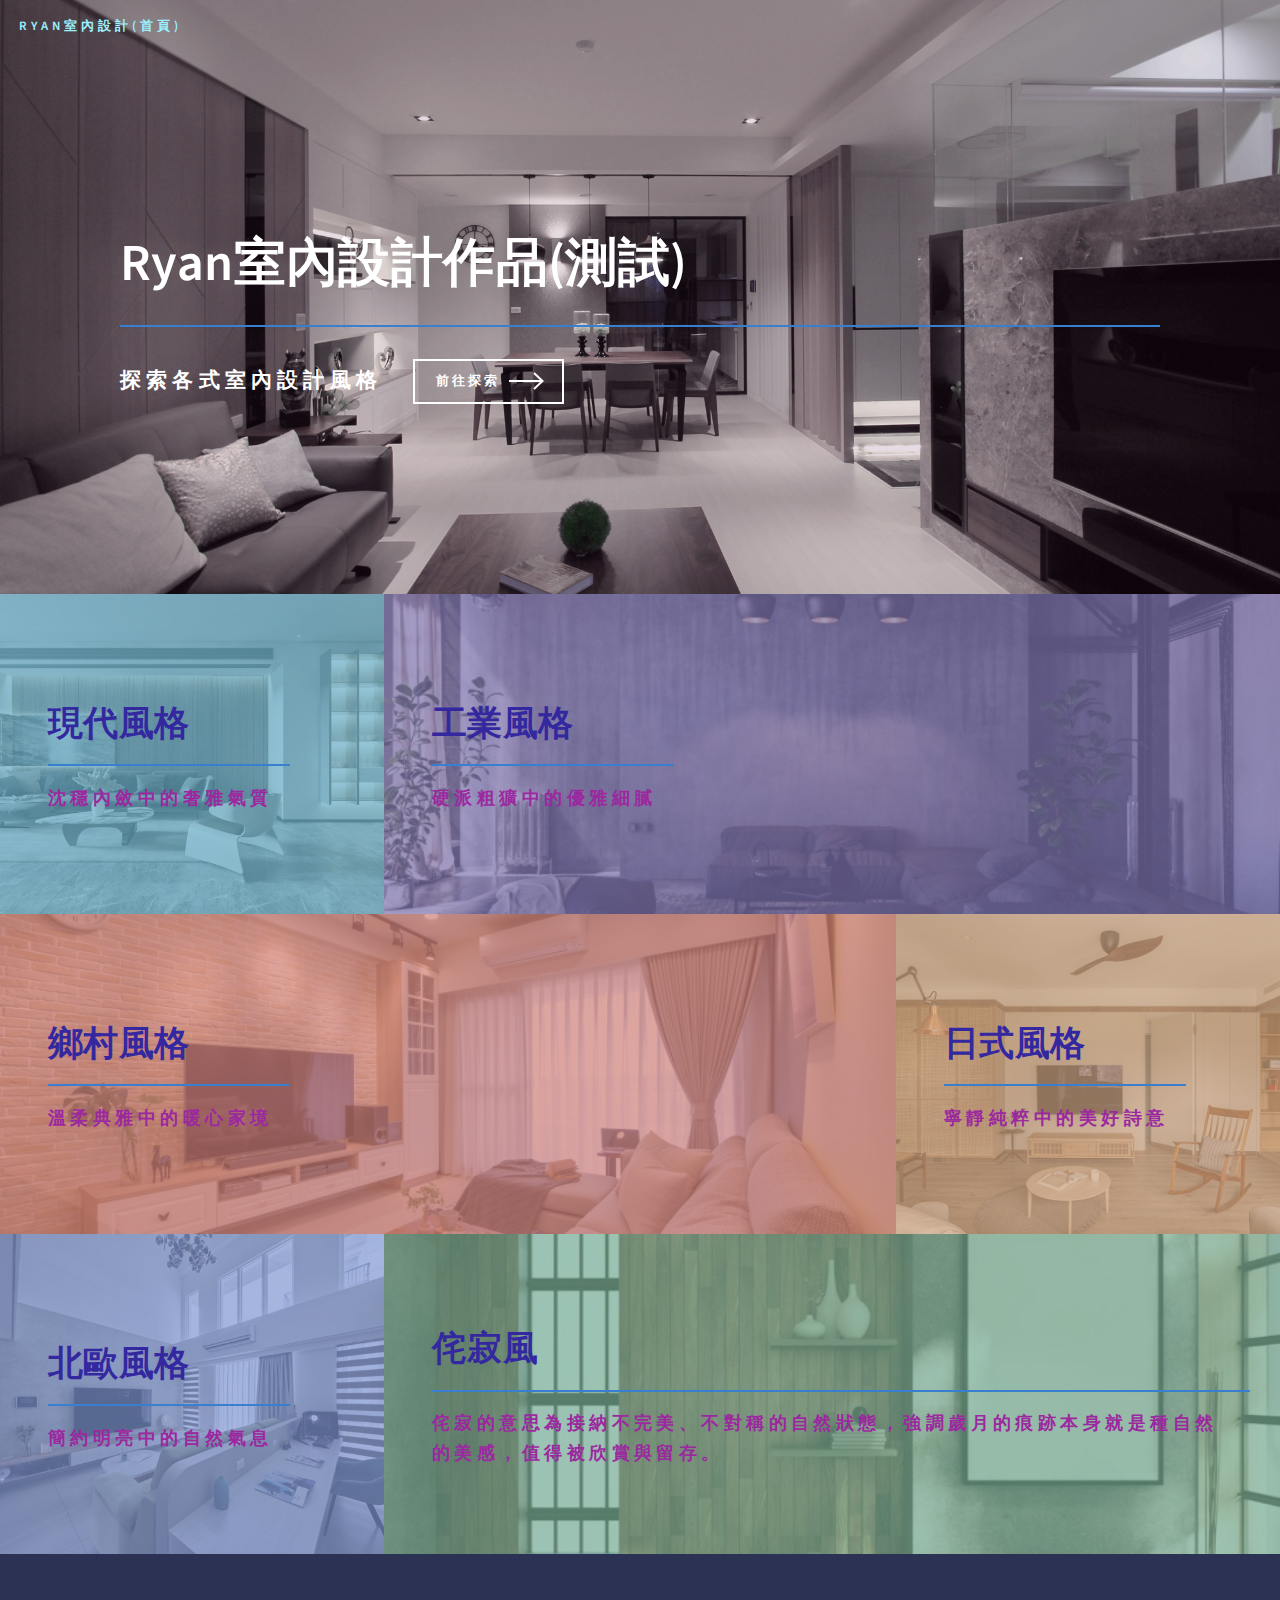
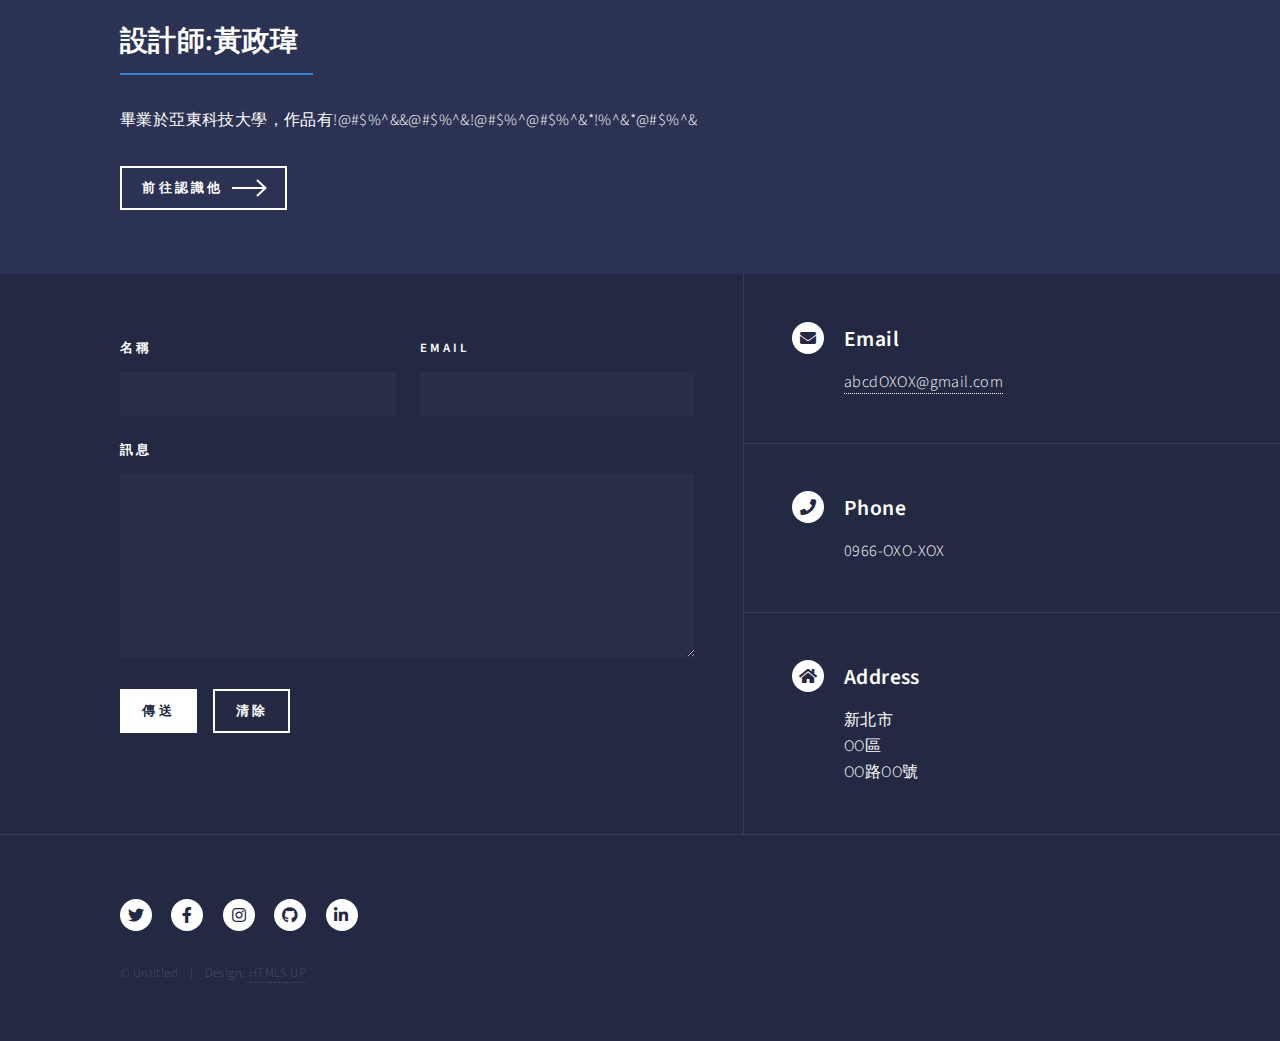
==== index.html @ 63c6b1b5 "0619-3" ====
<!DOCTYPE HTML>
<!--
	Forty by HTML5 UP
	html5up.net | @ajlkn
	Free for personal and commercial use under the CCA 3.0 license (html5up.net/license)
-->
<html>
	<head>
		<title>黃政瑋的作品導覽網站</title>
		<meta charset="utf-8" />
		<meta name="viewport" content="width=device-width, initial-scale=1, user-scalable=no" />
		<link rel="stylesheet" href="assets/css/main.css" />
		<noscript><link rel="stylesheet" href="assets/css/noscript.css" /></noscript>
	</head>
	<body class="is-preload">

		<!-- Wrapper -->
			<div id="wrapper">

				<!-- Header -->
					<header id="header" class="alt">
						<a href="index.html" class="logo">Ryan室內設計(首頁)</a>
						<nav>
							
						</nav>
					</header>

				<!-- Menu -->
					<nav id="menu">
						<ul class="links">
							<li><a href="index.html">Home</a></li>
							<li><a href="landing.html">Landing</a></li>
							<li><a href="generic.html">Generic</a></li>
							<li><a href="elements.html">Elements</a></li>
						</ul>
						<ul class="actions stacked">
							<li><a href="#" class="button primary fit">Get Started</a></li>
							<li><a href="#" class="button fit">Log In</a></li>
						</ul>
					</nav>

				<!-- Banner -->
					<section id="banner" class="major">
						<div class="inner">
							<header class="major">
								<h1>Ryan室內設計作品(測試)</h1>
							</header>
							<div class="content">
								<p>探索各式室內設計風格<br />
								</p>
								<ul class="actions">
									<li><a href="#one" class="button next scrolly">前往探索</a></li>
								</ul>
							</div>
						</div>
					</section>

				<!-- Main -->
					<div id="main">

						<!-- One -->
							<section id="one" class="tiles">
								<article>
									<span class="image">
										<img src="images/1.jpg" alt="" />
									</span>
									<header class="major">
										<h3><a href="現代.html" class="link">現代風格</a></h3>
										<p>沈穩內斂中的奢雅氣質</p>
									</header>
								</article>
								<article>
									<span class="image">
										<img src="images/2.jpg" alt="" />
									</span>
									<header class="major">
										<h3><a href="工業.html" class="link">工業風格</a></h3>
										<p>硬派粗獷中的優雅細膩</p>
									</header>
								</article>
								<article>
									<span class="image">
										<img src="images/3.jpg" alt="" />
									</span>
									<header class="major">
										<h3><a href="鄉村.html" class="link">鄉村風格</a></h3>
										<p>溫柔典雅中的暖心家境</p>
									</header>
								</article>
								<article>
									<span class="image">
										<img src="images/4.jpg" alt="" />
									</span>
									<header class="major">
										<h3><a href="日式.html" class="link">日式風格</a></h3>
										<p>寧靜純粹中的美好詩意</p>
									</header>
								</article>
								<article>
									<span class="image">
										<img src="images/5.jpg" alt="" />
									</span>
									<header class="major">
										<h3><a href="北歐.html" class="link">北歐風格</a></h3>
										<p>簡約明亮中的自然氣息</p>
									</header>
								</article>
								<article>
									<span class="image">
										<img src="images/6.jpg" alt="" />
									</span>
									<header class="major">
										<h3><a href="仛寂.html" class="link">侘寂風</a></h3>
										<p>侘寂的意思為接納不完美、不對稱的自然狀態，強調歲月的痕跡本身就是種自然的美感，值得被欣賞與留存。</p>
									</header>
								</article>
							</section>

						<!-- Two -->
							<section id="two">
								<div class="inner">
									<header class="major">
										<h2>設計師:黃政瑋</h2>
									</header>
									<p>畢業於亞東科技大學，作品有!@#$%^&&@#$%^&!@#$%^@#$%^&*!%^&*@#$%^&</p>
									<ul class="actions">
										<li><a href="landing.html" class="button next">前往認識他</a></li>
									</ul>
								</div>
							</section>

					</div>

				<!-- Contact -->
					<section id="contact">
						<div class="inner">
							<section>
								<!-- 這一行需要加上onsubmit="return mailto()" -->
								<form method="post" action="#"  onsubmit="return mailto()">
									<div class="fields">
										<div class="field half">
											<label for="name">名稱</label>
											<input type="text" name="name" id="name" />
										</div>
										<div class="field half">
											<label for="email">Email</label>
											<input type="text" name="email" id="email" />
										</div>
										<div class="field">
											<label for="message">訊息</label>
											<textarea name="message" id="message" rows="6"></textarea>
										</div>
									</div>
							
									<ul class="actions">
										<li><input type="submit" value="傳送" class="primary" /></li></a>
										<li><input type="reset" value="清除" /></li>
									</ul>
							
									<!-- 呼叫email程式的語法:start -->
									<script>
										function mailto() {
											name = document.getElementsByName('name')[0].value; // 把使用者輸入的名稱拿出來用
											email = document.getElementsByName('email')[0].value; // 把使用者輸入的email拿出來用
											message = document.getElementsByName('message')[0].value.replaceAll('\n', '%0D%0A'); // 把使用者輸入的內容拿出來用
											window.location.href = "mailto:xxxxxxxxxx@gmail.com?subject=我沒有問題&body=您好, 我是" + name + ":%0D%0A" + message;
											return false;
										}
									</script>
									<!-- 呼叫email程式的語法:end -->
								</form>
							</section>
							<section class="split">
								<section>
									<div class="contact-method">
										<span class="icon solid alt fa-envelope"></span>
										<h3>Email</h3>
										<a href="#">abcdOXOX@gmail.com</a>
									</div>
								</section>
								<section>
									<div class="contact-method">
										<span class="icon solid alt fa-phone"></span>
										<h3>Phone</h3>
										<span>0966-OXO-XOX</span>
									</div>
								</section>
								<section>
									<div class="contact-method">
										<span class="icon solid alt fa-home"></span>
										<h3>Address</h3>
										<span>新北市<br />
										OO區<br />
										OO路OO號</span>
									</div>
								</section>
							</section>
						</div>
					</section>

				<!-- Footer -->
					<footer id="footer">
						<div class="inner">
							<ul class="icons">
								<li><a href="#" class="icon brands alt fa-twitter"><span class="label">Twitter</span></a></li>
								<li><a href="#" class="icon brands alt fa-facebook-f"><span class="label">Facebook</span></a></li>
								<li><a href="#" class="icon brands alt fa-instagram"><span class="label">Instagram</span></a></li>
								<li><a href="#" class="icon brands alt fa-github"><span class="label">GitHub</span></a></li>
								<li><a href="#" class="icon brands alt fa-linkedin-in"><span class="label">LinkedIn</span></a></li>
							</ul>
							<ul class="copyright">
								<li>&copy; Untitled</li><li>Design: <a href="https://html5up.net">HTML5 UP</a></li>
							</ul>
						</div>
					</footer>

			</div>

		<!-- Scripts -->
			<script src="assets/js/jquery.min.js"></script>
			<script src="assets/js/jquery.scrolly.min.js"></script>
			<script src="assets/js/jquery.scrollex.min.js"></script>
			<script src="assets/js/browser.min.js"></script>
			<script src="assets/js/breakpoints.min.js"></script>
			<script src="assets/js/util.js"></script>
			<script src="assets/js/main.js"></script>

	</body>
</html>
---- assets/css/main.css ----
@import url(fontawesome-all.min.css);
@import url("https://fonts.googleapis.com/css?family=Source+Sans+Pro:300,300italic,600,600italic");

/*
	Forty by HTML5 UP
	html5up.net | @ajlkn
	Free for personal and commercial use under the CCA 3.0 license (html5up.net/license)
*/

html, body, div, span, applet, object,
iframe, h1, h2, h3, h4, h5, h6, p, blockquote,
pre, a, abbr, acronym, address, big, cite,
code, del, dfn, em, img, ins, kbd, q, s, samp,
small, strike, strong, sub, sup, tt, var, b,
u, i, center, dl, dt, dd, ol, ul, li, fieldset,
form, label, legend, table, caption, tbody,
tfoot, thead, tr, th, td, article, aside,
canvas, details, embed, figure, figcaption,
footer, header, hgroup, menu, nav, output, ruby,
section, summary, time, mark, audio, video {
	margin: 0;
	padding: 0;
	border: 0;
	font-size: 100%;
	font: inherit;
	vertical-align: baseline;}

article, aside, details, figcaption, figure,
footer, header, hgroup, menu, nav, section {
	display: block;}

body {
	line-height: 1;
}

ol, ul {
	list-style: none;
}

blockquote, q {
	quotes: none;
}

	blockquote:before, blockquote:after, q:before, q:after {
		content: '';
		content: none;
	}

table {
	border-collapse: collapse;
	border-spacing: 0;
}

body {
	-webkit-text-size-adjust: none;
}

mark {
	background-color: transparent;
	color: inherit;
}

input::-moz-focus-inner {
	border: 0;
	padding: 0;
}

input, select, textarea {
	-moz-appearance: none;
	-webkit-appearance: none;
	-ms-appearance: none;
	appearance: none;
}

/* Basic */

	@-ms-viewport {
		width: device-width;
	}

	body {
		-ms-overflow-style: scrollbar;
	}

	@media screen and (max-width: 480px) {

		html, body {
			min-width: 320px;
		}

	}

	html {
		box-sizing: border-box;
	}

	*, *:before, *:after {
		box-sizing: inherit;
	}

	body {
		background: #242943;
	}

		body.is-preload *, body.is-preload *:before, body.is-preload *:after {
			-moz-animation: none !important;
			-webkit-animation: none !important;
			-ms-animation: none !important;
			animation: none !important;
			-moz-transition: none !important;
			-webkit-transition: none !important;
			-ms-transition: none !important;
			transition: none !important;
		}

/* Type */

	body, input, select, textarea {
		color: #ffffff;
		font-family: "Source Sans Pro", Helvetica, sans-serif;
		font-size: 17pt;
		font-weight: 300;
		letter-spacing: 0.025em;
		line-height: 1.65;
	}

		@media screen and (max-width: 1680px) {

			body, input, select, textarea {
				font-size: 14pt;
			}

		}

		@media screen and (max-width: 1280px) {

			body, input, select, textarea {
				font-size: 12pt;
			}

		}

		@media screen and (max-width: 360px) {

			body, input, select, textarea {
				font-size: 11pt;
			}

		}

	a {
		-moz-transition: color 0.2s ease-in-out, border-bottom-color 0.2s ease-in-out;
		-webkit-transition: color 0.2s ease-in-out, border-bottom-color 0.2s ease-in-out;
		-ms-transition: color 0.2s ease-in-out, border-bottom-color 0.2s ease-in-out;
		transition: color 0.2s ease-in-out, border-bottom-color 0.2s ease-in-out;
		border-bottom: dotted 1px;
		color: inherit;
		text-decoration: none;
	}

		a:hover {
			border-bottom-color: transparent;
			color: #9bf1ff !important;
		}

		a:active {
			color: #53e3fb !important;
		}

	strong, b {
		color: #ffffff;
		font-weight: 600;
	}

	em, i {
		font-style: italic;
	}

	p {
		margin: 0 0 2em 0;
	}

	h1, h2, h3, h4, h5, h6 {
		color: #ffffff;
		font-weight: 600;
		line-height: 1.65;
		margin: 0 0 1em 0;
	}

		h1 a, h2 a, h3 a, h4 a, h5 a, h6 a {
			color: inherit;
			border-bottom: 0;
		}

	h1 {
		font-size: 2.5em;
	}

	h2 {
		font-size: 1.75em;
	}

	h3 {
		font-size: 1.35em;
	}

	h4 {
		font-size: 1.1em;
	}

	h5 {
		font-size: 0.9em;
	}

	h6 {
		font-size: 0.7em;
	}

	@media screen and (max-width: 736px) {

		h1 {
			font-size: 2em;
		}

		h2 {
			font-size: 1.5em;
		}

		h3 {
			font-size: 1.25em;
		}

	}

	sub {
		font-size: 0.8em;
		position: relative;
		top: 0.5em;
	}

	sup {
		font-size: 0.8em;
		position: relative;
		top: -0.5em;
	}

	blockquote {
		border-left: solid 4px rgba(212, 212, 255, 0.1);
		font-style: italic;
		margin: 0 0 2em 0;
		padding: 0.5em 0 0.5em 2em;
	}

	code {
		background: rgba(212, 212, 255, 0.035);
		font-family: "Courier New", monospace;
		font-size: 0.9em;
		margin: 0 0.25em;
		padding: 0.25em 0.65em;
	}

	pre {
		-webkit-overflow-scrolling: touch;
		font-family: "Courier New", monospace;
		font-size: 0.9em;
		margin: 0 0 2em 0;
	}

		pre code {
			display: block;
			line-height: 1.75;
			padding: 1em 1.5em;
			overflow-x: auto;
		}

	hr {
		border: 0;
		border-bottom: solid 1px rgba(212, 212, 255, 0.1);
		margin: 2em 0;
	}

		hr.major {
			margin: 3em 0;
		}

	.align-left {
		text-align: left;
	}

	.align-center {
		text-align: center;
	}

	.align-right {
		text-align: right;
	}

/* Row */

	.row {
		display: flex;
		flex-wrap: wrap;
		box-sizing: border-box;
		align-items: stretch;
	}

		.row > * {
			box-sizing: border-box;
		}

		.row.gtr-uniform > * > :last-child {
			margin-bottom: 0;
		}

		.row.aln-left {
			justify-content: flex-start;
		}

		.row.aln-center {
			justify-content: center;
		}

		.row.aln-right {
			justify-content: flex-end;
		}

		.row.aln-top {
			align-items: flex-start;
		}

		.row.aln-middle {
			align-items: center;
		}

		.row.aln-bottom {
			align-items: flex-end;
		}

		.row > .imp {
			order: -1;
		}

		.row > .col-1 {
			width: 8.33333%;
		}

		.row > .off-1 {
			margin-left: 8.33333%;
		}

		.row > .col-2 {
			width: 16.66667%;
		}

		.row > .off-2 {
			margin-left: 16.66667%;
		}

		.row > .col-3 {
			width: 25%;
		}

		.row > .off-3 {
			margin-left: 25%;
		}

		.row > .col-4 {
			width: 33.33333%;
		}

		.row > .off-4 {
			margin-left: 33.33333%;
		}

		.row > .col-5 {
			width: 41.66667%;
		}

		.row > .off-5 {
			margin-left: 41.66667%;
		}

		.row > .col-6 {
			width: 50%;
		}

		.row > .off-6 {
			margin-left: 50%;
		}

		.row > .col-7 {
			width: 58.33333%;
		}

		.row > .off-7 {
			margin-left: 58.33333%;
		}

		.row > .col-8 {
			width: 66.66667%;
		}

		.row > .off-8 {
			margin-left: 66.66667%;
		}

		.row > .col-9 {
			width: 75%;
		}

		.row > .off-9 {
			margin-left: 75%;
		}

		.row > .col-10 {
			width: 83.33333%;
		}

		.row > .off-10 {
			margin-left: 83.33333%;
		}

		.row > .col-11 {
			width: 91.66667%;
		}

		.row > .off-11 {
			margin-left: 91.66667%;
		}

		.row > .col-12 {
			width: 100%;
		}

		.row > .off-12 {
			margin-left: 100%;
		}

		.row.gtr-0 {
			margin-top: 0;
			margin-left: 0em;
		}

			.row.gtr-0 > * {
				padding: 0 0 0 0em;
			}

			.row.gtr-0.gtr-uniform {
				margin-top: 0em;
			}

				.row.gtr-0.gtr-uniform > * {
					padding-top: 0em;
				}

		.row.gtr-25 {
			margin-top: 0;
			margin-left: -0.5em;
		}

			.row.gtr-25 > * {
				padding: 0 0 0 0.5em;
			}

			.row.gtr-25.gtr-uniform {
				margin-top: -0.5em;
			}

				.row.gtr-25.gtr-uniform > * {
					padding-top: 0.5em;
				}

		.row.gtr-50 {
			margin-top: 0;
			margin-left: -1em;
		}

			.row.gtr-50 > * {
				padding: 0 0 0 1em;
			}

			.row.gtr-50.gtr-uniform {
				margin-top: -1em;
			}

				.row.gtr-50.gtr-uniform > * {
					padding-top: 1em;
				}

		.row {
			margin-top: 0;
			margin-left: -2em;
		}

			.row > * {
				padding: 0 0 0 2em;
			}

			.row.gtr-uniform {
				margin-top: -2em;
			}

				.row.gtr-uniform > * {
					padding-top: 2em;
				}

		.row.gtr-150 {
			margin-top: 0;
			margin-left: -3em;
		}

			.row.gtr-150 > * {
				padding: 0 0 0 3em;
			}

			.row.gtr-150.gtr-uniform {
				margin-top: -3em;
			}

				.row.gtr-150.gtr-uniform > * {
					padding-top: 3em;
				}

		.row.gtr-200 {
			margin-top: 0;
			margin-left: -4em;
		}

			.row.gtr-200 > * {
				padding: 0 0 0 4em;
			}

			.row.gtr-200.gtr-uniform {
				margin-top: -4em;
			}

				.row.gtr-200.gtr-uniform > * {
					padding-top: 4em;
				}

		@media screen and (max-width: 1680px) {

			.row {
				display: flex;
				flex-wrap: wrap;
				box-sizing: border-box;
				align-items: stretch;
			}

				.row > * {
					box-sizing: border-box;
				}

				.row.gtr-uniform > * > :last-child {
					margin-bottom: 0;
				}

				.row.aln-left {
					justify-content: flex-start;
				}

				.row.aln-center {
					justify-content: center;
				}

				.row.aln-right {
					justify-content: flex-end;
				}

				.row.aln-top {
					align-items: flex-start;
				}

				.row.aln-middle {
					align-items: center;
				}

				.row.aln-bottom {
					align-items: flex-end;
				}

				.row > .imp-xlarge {
					order: -1;
				}

				.row > .col-1-xlarge {
					width: 8.33333%;
				}

				.row > .off-1-xlarge {
					margin-left: 8.33333%;
				}

				.row > .col-2-xlarge {
					width: 16.66667%;
				}

				.row > .off-2-xlarge {
					margin-left: 16.66667%;
				}

				.row > .col-3-xlarge {
					width: 25%;
				}

				.row > .off-3-xlarge {
					margin-left: 25%;
				}

				.row > .col-4-xlarge {
					width: 33.33333%;
				}

				.row > .off-4-xlarge {
					margin-left: 33.33333%;
				}

				.row > .col-5-xlarge {
					width: 41.66667%;
				}

				.row > .off-5-xlarge {
					margin-left: 41.66667%;
				}

				.row > .col-6-xlarge {
					width: 50%;
				}

				.row > .off-6-xlarge {
					margin-left: 50%;
				}

				.row > .col-7-xlarge {
					width: 58.33333%;
				}

				.row > .off-7-xlarge {
					margin-left: 58.33333%;
				}

				.row > .col-8-xlarge {
					width: 66.66667%;
				}

				.row > .off-8-xlarge {
					margin-left: 66.66667%;
				}

				.row > .col-9-xlarge {
					width: 75%;
				}

				.row > .off-9-xlarge {
					margin-left: 75%;
				}

				.row > .col-10-xlarge {
					width: 83.33333%;
				}

				.row > .off-10-xlarge {
					margin-left: 83.33333%;
				}

				.row > .col-11-xlarge {
					width: 91.66667%;
				}

				.row > .off-11-xlarge {
					margin-left: 91.66667%;
				}

				.row > .col-12-xlarge {
					width: 100%;
				}

				.row > .off-12-xlarge {
					margin-left: 100%;
				}

				.row.gtr-0 {
					margin-top: 0;
					margin-left: 0em;
				}

					.row.gtr-0 > * {
						padding: 0 0 0 0em;
					}

					.row.gtr-0.gtr-uniform {
						margin-top: 0em;
					}

						.row.gtr-0.gtr-uniform > * {
							padding-top: 0em;
						}

				.row.gtr-25 {
					margin-top: 0;
					margin-left: -0.5em;
				}

					.row.gtr-25 > * {
						padding: 0 0 0 0.5em;
					}

					.row.gtr-25.gtr-uniform {
						margin-top: -0.5em;
					}

						.row.gtr-25.gtr-uniform > * {
							padding-top: 0.5em;
						}

				.row.gtr-50 {
					margin-top: 0;
					margin-left: -1em;
				}

					.row.gtr-50 > * {
						padding: 0 0 0 1em;
					}

					.row.gtr-50.gtr-uniform {
						margin-top: -1em;
					}

						.row.gtr-50.gtr-uniform > * {
							padding-top: 1em;
						}

				.row {
					margin-top: 0;
					margin-left: -2em;
				}

					.row > * {
						padding: 0 0 0 2em;
					}

					.row.gtr-uniform {
						margin-top: -2em;
					}

						.row.gtr-uniform > * {
							padding-top: 2em;
						}

				.row.gtr-150 {
					margin-top: 0;
					margin-left: -3em;
				}

					.row.gtr-150 > * {
						padding: 0 0 0 3em;
					}

					.row.gtr-150.gtr-uniform {
						margin-top: -3em;
					}

						.row.gtr-150.gtr-uniform > * {
							padding-top: 3em;
						}

				.row.gtr-200 {
					margin-top: 0;
					margin-left: -4em;
				}

					.row.gtr-200 > * {
						padding: 0 0 0 4em;
					}

					.row.gtr-200.gtr-uniform {
						margin-top: -4em;
					}

						.row.gtr-200.gtr-uniform > * {
							padding-top: 4em;
						}

		}

		@media screen and (max-width: 1280px) {

			.row {
				display: flex;
				flex-wrap: wrap;
				box-sizing: border-box;
				align-items: stretch;
			}

				.row > * {
					box-sizing: border-box;
				}

				.row.gtr-uniform > * > :last-child {
					margin-bottom: 0;
				}

				.row.aln-left {
					justify-content: flex-start;
				}

				.row.aln-center {
					justify-content: center;
				}

				.row.aln-right {
					justify-content: flex-end;
				}

				.row.aln-top {
					align-items: flex-start;
				}

				.row.aln-middle {
					align-items: center;
				}

				.row.aln-bottom {
					align-items: flex-end;
				}

				.row > .imp-large {
					order: -1;
				}

				.row > .col-1-large {
					width: 8.33333%;
				}

				.row > .off-1-large {
					margin-left: 8.33333%;
				}

				.row > .col-2-large {
					width: 16.66667%;
				}

				.row > .off-2-large {
					margin-left: 16.66667%;
				}

				.row > .col-3-large {
					width: 25%;
				}

				.row > .off-3-large {
					margin-left: 25%;
				}

				.row > .col-4-large {
					width: 33.33333%;
				}

				.row > .off-4-large {
					margin-left: 33.33333%;
				}

				.row > .col-5-large {
					width: 41.66667%;
				}

				.row > .off-5-large {
					margin-left: 41.66667%;
				}

				.row > .col-6-large {
					width: 50%;
				}

				.row > .off-6-large {
					margin-left: 50%;
				}

				.row > .col-7-large {
					width: 58.33333%;
				}

				.row > .off-7-large {
					margin-left: 58.33333%;
				}

				.row > .col-8-large {
					width: 66.66667%;
				}

				.row > .off-8-large {
					margin-left: 66.66667%;
				}

				.row > .col-9-large {
					width: 75%;
				}

				.row > .off-9-large {
					margin-left: 75%;
				}

				.row > .col-10-large {
					width: 83.33333%;
				}

				.row > .off-10-large {
					margin-left: 83.33333%;
				}

				.row > .col-11-large {
					width: 91.66667%;
				}

				.row > .off-11-large {
					margin-left: 91.66667%;
				}

				.row > .col-12-large {
					width: 100%;
				}

				.row > .off-12-large {
					margin-left: 100%;
				}

				.row.gtr-0 {
					margin-top: 0;
					margin-left: 0em;
				}

					.row.gtr-0 > * {
						padding: 0 0 0 0em;
					}

					.row.gtr-0.gtr-uniform {
						margin-top: 0em;
					}

						.row.gtr-0.gtr-uniform > * {
							padding-top: 0em;
						}

				.row.gtr-25 {
					margin-top: 0;
					margin-left: -0.375em;
				}

					.row.gtr-25 > * {
						padding: 0 0 0 0.375em;
					}

					.row.gtr-25.gtr-uniform {
						margin-top: -0.375em;
					}

						.row.gtr-25.gtr-uniform > * {
							padding-top: 0.375em;
						}

				.row.gtr-50 {
					margin-top: 0;
					margin-left: -0.75em;
				}

					.row.gtr-50 > * {
						padding: 0 0 0 0.75em;
					}

					.row.gtr-50.gtr-uniform {
						margin-top: -0.75em;
					}

						.row.gtr-50.gtr-uniform > * {
							padding-top: 0.75em;
						}

				.row {
					margin-top: 0;
					margin-left: -1.5em;
				}

					.row > * {
						padding: 0 0 0 1.5em;
					}

					.row.gtr-uniform {
						margin-top: -1.5em;
					}

						.row.gtr-uniform > * {
							padding-top: 1.5em;
						}

				.row.gtr-150 {
					margin-top: 0;
					margin-left: -2.25em;
				}

					.row.gtr-150 > * {
						padding: 0 0 0 2.25em;
					}

					.row.gtr-150.gtr-uniform {
						margin-top: -2.25em;
					}

						.row.gtr-150.gtr-uniform > * {
							padding-top: 2.25em;
						}

				.row.gtr-200 {
					margin-top: 0;
					margin-left: -3em;
				}

					.row.gtr-200 > * {
						padding: 0 0 0 3em;
					}

					.row.gtr-200.gtr-uniform {
						margin-top: -3em;
					}

						.row.gtr-200.gtr-uniform > * {
							padding-top: 3em;
						}

		}

		@media screen and (max-width: 980px) {

			.row {
				display: flex;
				flex-wrap: wrap;
				box-sizing: border-box;
				align-items: stretch;
			}

				.row > * {
					box-sizing: border-box;
				}

				.row.gtr-uniform > * > :last-child {
					margin-bottom: 0;
				}

				.row.aln-left {
					justify-content: flex-start;
				}

				.row.aln-center {
					justify-content: center;
				}

				.row.aln-right {
					justify-content: flex-end;
				}

				.row.aln-top {
					align-items: flex-start;
				}

				.row.aln-middle {
					align-items: center;
				}

				.row.aln-bottom {
					align-items: flex-end;
				}

				.row > .imp-medium {
					order: -1;
				}

				.row > .col-1-medium {
					width: 8.33333%;
				}

				.row > .off-1-medium {
					margin-left: 8.33333%;
				}

				.row > .col-2-medium {
					width: 16.66667%;
				}

				.row > .off-2-medium {
					margin-left: 16.66667%;
				}

				.row > .col-3-medium {
					width: 25%;
				}

				.row > .off-3-medium {
					margin-left: 25%;
				}

				.row > .col-4-medium {
					width: 33.33333%;
				}

				.row > .off-4-medium {
					margin-left: 33.33333%;
				}

				.row > .col-5-medium {
					width: 41.66667%;
				}

				.row > .off-5-medium {
					margin-left: 41.66667%;
				}

				.row > .col-6-medium {
					width: 50%;
				}

				.row > .off-6-medium {
					margin-left: 50%;
				}

				.row > .col-7-medium {
					width: 58.33333%;
				}

				.row > .off-7-medium {
					margin-left: 58.33333%;
				}

				.row > .col-8-medium {
					width: 66.66667%;
				}

				.row > .off-8-medium {
					margin-left: 66.66667%;
				}

				.row > .col-9-medium {
					width: 75%;
				}

				.row > .off-9-medium {
					margin-left: 75%;
				}

				.row > .col-10-medium {
					width: 83.33333%;
				}

				.row > .off-10-medium {
					margin-left: 83.33333%;
				}

				.row > .col-11-medium {
					width: 91.66667%;
				}

				.row > .off-11-medium {
					margin-left: 91.66667%;
				}

				.row > .col-12-medium {
					width: 100%;
				}

				.row > .off-12-medium {
					margin-left: 100%;
				}

				.row.gtr-0 {
					margin-top: 0;
					margin-left: 0em;
				}

					.row.gtr-0 > * {
						padding: 0 0 0 0em;
					}

					.row.gtr-0.gtr-uniform {
						margin-top: 0em;
					}

						.row.gtr-0.gtr-uniform > * {
							padding-top: 0em;
						}

				.row.gtr-25 {
					margin-top: 0;
					margin-left: -0.375em;
				}

					.row.gtr-25 > * {
						padding: 0 0 0 0.375em;
					}

					.row.gtr-25.gtr-uniform {
						margin-top: -0.375em;
					}

						.row.gtr-25.gtr-uniform > * {
							padding-top: 0.375em;
						}

				.row.gtr-50 {
					margin-top: 0;
					margin-left: -0.75em;
				}

					.row.gtr-50 > * {
						padding: 0 0 0 0.75em;
					}

					.row.gtr-50.gtr-uniform {
						margin-top: -0.75em;
					}

						.row.gtr-50.gtr-uniform > * {
							padding-top: 0.75em;
						}

				.row {
					margin-top: 0;
					margin-left: -1.5em;
				}

					.row > * {
						padding: 0 0 0 1.5em;
					}

					.row.gtr-uniform {
						margin-top: -1.5em;
					}

						.row.gtr-uniform > * {
							padding-top: 1.5em;
						}

				.row.gtr-150 {
					margin-top: 0;
					margin-left: -2.25em;
				}

					.row.gtr-150 > * {
						padding: 0 0 0 2.25em;
					}

					.row.gtr-150.gtr-uniform {
						margin-top: -2.25em;
					}

						.row.gtr-150.gtr-uniform > * {
							padding-top: 2.25em;
						}

				.row.gtr-200 {
					margin-top: 0;
					margin-left: -3em;
				}

					.row.gtr-200 > * {
						padding: 0 0 0 3em;
					}

					.row.gtr-200.gtr-uniform {
						margin-top: -3em;
					}

						.row.gtr-200.gtr-uniform > * {
							padding-top: 3em;
						}

		}

		@media screen and (max-width: 736px) {

			.row {
				display: flex;
				flex-wrap: wrap;
				box-sizing: border-box;
				align-items: stretch;
			}

				.row > * {
					box-sizing: border-box;
				}

				.row.gtr-uniform > * > :last-child {
					margin-bottom: 0;
				}

				.row.aln-left {
					justify-content: flex-start;
				}

				.row.aln-center {
					justify-content: center;
				}

				.row.aln-right {
					justify-content: flex-end;
				}

				.row.aln-top {
					align-items: flex-start;
				}

				.row.aln-middle {
					align-items: center;
				}

				.row.aln-bottom {
					align-items: flex-end;
				}

				.row > .imp-small {
					order: -1;
				}

				.row > .col-1-small {
					width: 8.33333%;
				}

				.row > .off-1-small {
					margin-left: 8.33333%;
				}

				.row > .col-2-small {
					width: 16.66667%;
				}

				.row > .off-2-small {
					margin-left: 16.66667%;
				}

				.row > .col-3-small {
					width: 25%;
				}

				.row > .off-3-small {
					margin-left: 25%;
				}

				.row > .col-4-small {
					width: 33.33333%;
				}

				.row > .off-4-small {
					margin-left: 33.33333%;
				}

				.row > .col-5-small {
					width: 41.66667%;
				}

				.row > .off-5-small {
					margin-left: 41.66667%;
				}

				.row > .col-6-small {
					width: 50%;
				}

				.row > .off-6-small {
					margin-left: 50%;
				}

				.row > .col-7-small {
					width: 58.33333%;
				}

				.row > .off-7-small {
					margin-left: 58.33333%;
				}

				.row > .col-8-small {
					width: 66.66667%;
				}

				.row > .off-8-small {
					margin-left: 66.66667%;
				}

				.row > .col-9-small {
					width: 75%;
				}

				.row > .off-9-small {
					margin-left: 75%;
				}

				.row > .col-10-small {
					width: 83.33333%;
				}

				.row > .off-10-small {
					margin-left: 83.33333%;
				}

				.row > .col-11-small {
					width: 91.66667%;
				}

				.row > .off-11-small {
					margin-left: 91.66667%;
				}

				.row > .col-12-small {
					width: 100%;
				}

				.row > .off-12-small {
					margin-left: 100%;
				}

				.row.gtr-0 {
					margin-top: 0;
					margin-left: 0em;
				}

					.row.gtr-0 > * {
						padding: 0 0 0 0em;
					}

					.row.gtr-0.gtr-uniform {
						margin-top: 0em;
					}

						.row.gtr-0.gtr-uniform > * {
							padding-top: 0em;
						}

				.row.gtr-25 {
					margin-top: 0;
					margin-left: -0.3125em;
				}

					.row.gtr-25 > * {
						padding: 0 0 0 0.3125em;
					}

					.row.gtr-25.gtr-uniform {
						margin-top: -0.3125em;
					}

						.row.gtr-25.gtr-uniform > * {
							padding-top: 0.3125em;
						}

				.row.gtr-50 {
					margin-top: 0;
					margin-left: -0.625em;
				}

					.row.gtr-50 > * {
						padding: 0 0 0 0.625em;
					}

					.row.gtr-50.gtr-uniform {
						margin-top: -0.625em;
					}

						.row.gtr-50.gtr-uniform > * {
							padding-top: 0.625em;
						}

				.row {
					margin-top: 0;
					margin-left: -1.25em;
				}

					.row > * {
						padding: 0 0 0 1.25em;
					}

					.row.gtr-uniform {
						margin-top: -1.25em;
					}

						.row.gtr-uniform > * {
							padding-top: 1.25em;
						}

				.row.gtr-150 {
					margin-top: 0;
					margin-left: -1.875em;
				}

					.row.gtr-150 > * {
						padding: 0 0 0 1.875em;
					}

					.row.gtr-150.gtr-uniform {
						margin-top: -1.875em;
					}

						.row.gtr-150.gtr-uniform > * {
							padding-top: 1.875em;
						}

				.row.gtr-200 {
					margin-top: 0;
					margin-left: -2.5em;
				}

					.row.gtr-200 > * {
						padding: 0 0 0 2.5em;
					}

					.row.gtr-200.gtr-uniform {
						margin-top: -2.5em;
					}

						.row.gtr-200.gtr-uniform > * {
							padding-top: 2.5em;
						}

		}

		@media screen and (max-width: 480px) {

			.row {
				display: flex;
				flex-wrap: wrap;
				box-sizing: border-box;
				align-items: stretch;
			}

				.row > * {
					box-sizing: border-box;
				}

				.row.gtr-uniform > * > :last-child {
					margin-bottom: 0;
				}

				.row.aln-left {
					justify-content: flex-start;
				}

				.row.aln-center {
					justify-content: center;
				}

				.row.aln-right {
					justify-content: flex-end;
				}

				.row.aln-top {
					align-items: flex-start;
				}

				.row.aln-middle {
					align-items: center;
				}

				.row.aln-bottom {
					align-items: flex-end;
				}

				.row > .imp-xsmall {
					order: -1;
				}

				.row > .col-1-xsmall {
					width: 8.33333%;
				}

				.row > .off-1-xsmall {
					margin-left: 8.33333%;
				}

				.row > .col-2-xsmall {
					width: 16.66667%;
				}

				.row > .off-2-xsmall {
					margin-left: 16.66667%;
				}

				.row > .col-3-xsmall {
					width: 25%;
				}

				.row > .off-3-xsmall {
					margin-left: 25%;
				}

				.row > .col-4-xsmall {
					width: 33.33333%;
				}

				.row > .off-4-xsmall {
					margin-left: 33.33333%;
				}

				.row > .col-5-xsmall {
					width: 41.66667%;
				}

				.row > .off-5-xsmall {
					margin-left: 41.66667%;
				}

				.row > .col-6-xsmall {
					width: 50%;
				}

				.row > .off-6-xsmall {
					margin-left: 50%;
				}

				.row > .col-7-xsmall {
					width: 58.33333%;
				}

				.row > .off-7-xsmall {
					margin-left: 58.33333%;
				}

				.row > .col-8-xsmall {
					width: 66.66667%;
				}

				.row > .off-8-xsmall {
					margin-left: 66.66667%;
				}

				.row > .col-9-xsmall {
					width: 75%;
				}

				.row > .off-9-xsmall {
					margin-left: 75%;
				}

				.row > .col-10-xsmall {
					width: 83.33333%;
				}

				.row > .off-10-xsmall {
					margin-left: 83.33333%;
				}

				.row > .col-11-xsmall {
					width: 91.66667%;
				}

				.row > .off-11-xsmall {
					margin-left: 91.66667%;
				}

				.row > .col-12-xsmall {
					width: 100%;
				}

				.row > .off-12-xsmall {
					margin-left: 100%;
				}

				.row.gtr-0 {
					margin-top: 0;
					margin-left: 0em;
				}

					.row.gtr-0 > * {
						padding: 0 0 0 0em;
					}

					.row.gtr-0.gtr-uniform {
						margin-top: 0em;
					}

						.row.gtr-0.gtr-uniform > * {
							padding-top: 0em;
						}

				.row.gtr-25 {
					margin-top: 0;
					margin-left: -0.3125em;
				}

					.row.gtr-25 > * {
						padding: 0 0 0 0.3125em;
					}

					.row.gtr-25.gtr-uniform {
						margin-top: -0.3125em;
					}

						.row.gtr-25.gtr-uniform > * {
							padding-top: 0.3125em;
						}

				.row.gtr-50 {
					margin-top: 0;
					margin-left: -0.625em;
				}

					.row.gtr-50 > * {
						padding: 0 0 0 0.625em;
					}

					.row.gtr-50.gtr-uniform {
						margin-top: -0.625em;
					}

						.row.gtr-50.gtr-uniform > * {
							padding-top: 0.625em;
						}

				.row {
					margin-top: 0;
					margin-left: -1.25em;
				}

					.row > * {
						padding: 0 0 0 1.25em;
					}

					.row.gtr-uniform {
						margin-top: -1.25em;
					}

						.row.gtr-uniform > * {
							padding-top: 1.25em;
						}

				.row.gtr-150 {
					margin-top: 0;
					margin-left: -1.875em;
				}

					.row.gtr-150 > * {
						padding: 0 0 0 1.875em;
					}

					.row.gtr-150.gtr-uniform {
						margin-top: -1.875em;
					}

						.row.gtr-150.gtr-uniform > * {
							padding-top: 1.875em;
						}

				.row.gtr-200 {
					margin-top: 0;
					margin-left: -2.5em;
				}

					.row.gtr-200 > * {
						padding: 0 0 0 2.5em;
					}

					.row.gtr-200.gtr-uniform {
						margin-top: -2.5em;
					}

						.row.gtr-200.gtr-uniform > * {
							padding-top: 2.5em;
						}

		}

/* Section/Article */

	section.special, article.special {
		text-align: center;
	}

	header.major {
		width: -moz-max-content;
		width: -webkit-max-content;
		width: -ms-max-content;
		width: max-content;
		margin-bottom: 2em;
	}

		header.major > :first-child {
			margin-bottom: 0;
			width: calc(100% + 0.5em);
		}

			header.major > :first-child:after {
				content: '';
				background-color: #387fcf;
				display: block;
				height: 2px;
				margin: 0.325em 0 0.5em 0;
				width: 100%;
			}

		header.major > p {
			font-size: 0.7em;
			font-weight: 600;
			letter-spacing: 0.25em;
			margin-bottom: 0;
			text-transform: uppercase;
		}

		body.is-ie header.major > :first-child:after {
			max-width: 9em;
		}

		body.is-ie header.major > h1:after {
			max-width: 100% !important;
		}

	@media screen and (max-width: 736px) {

		header.major > p br {
			display: none;
		}

	}

/* Form */

	form {
		margin: 0 0 2em 0;
	}

		form > :last-child {
			margin-bottom: 0;
		}

		form > .fields {
			display: -moz-flex;
			display: -webkit-flex;
			display: -ms-flex;
			display: flex;
			-moz-flex-wrap: wrap;
			-webkit-flex-wrap: wrap;
			-ms-flex-wrap: wrap;
			flex-wrap: wrap;
			width: calc(100% + 3em);
			margin: -1.5em 0 2em -1.5em;
		}

			form > .fields > .field {
				-moz-flex-grow: 0;
				-webkit-flex-grow: 0;
				-ms-flex-grow: 0;
				flex-grow: 0;
				-moz-flex-shrink: 0;
				-webkit-flex-shrink: 0;
				-ms-flex-shrink: 0;
				flex-shrink: 0;
				padding: 1.5em 0 0 1.5em;
				width: calc(100% - 1.5em);
			}

				form > .fields > .field.half {
					width: calc(50% - 0.75em);
				}

				form > .fields > .field.third {
					width: calc(100%/3 - 0.5em);
				}

				form > .fields > .field.quarter {
					width: calc(25% - 0.375em);
				}

		@media screen and (max-width: 480px) {

			form > .fields {
				width: calc(100% + 3em);
				margin: -1.5em 0 2em -1.5em;
			}

				form > .fields > .field {
					padding: 1.5em 0 0 1.5em;
					width: calc(100% - 1.5em);
				}

					form > .fields > .field.half {
						width: calc(100% - 1.5em);
					}

					form > .fields > .field.third {
						width: calc(100% - 1.5em);
					}

					form > .fields > .field.quarter {
						width: calc(100% - 1.5em);
					}

		}

	label {
		color: #ffffff;
		display: block;
		font-size: 0.8em;
		font-weight: 600;
		letter-spacing: 0.25em;
		margin: 0 0 1em 0;
		text-transform: uppercase;
	}

	input[type="text"],
	input[type="password"],
	input[type="email"],
	input[type="tel"],
	input[type="search"],
	input[type="url"],
	select,
	textarea {
		-moz-appearance: none;
		-webkit-appearance: none;
		-ms-appearance: none;
		appearance: none;
		background: rgba(212, 212, 255, 0.035);
		border: none;
		border-radius: 0;
		color: inherit;
		display: block;
		outline: 0;
		padding: 0 1em;
		text-decoration: none;
		width: 100%;
	}

		input[type="text"]:invalid,
		input[type="password"]:invalid,
		input[type="email"]:invalid,
		input[type="tel"]:invalid,
		input[type="search"]:invalid,
		input[type="url"]:invalid,
		select:invalid,
		textarea:invalid {
			box-shadow: none;
		}

		input[type="text"]:focus,
		input[type="password"]:focus,
		input[type="email"]:focus,
		input[type="tel"]:focus,
		input[type="search"]:focus,
		input[type="url"]:focus,
		select:focus,
		textarea:focus {
			border-color: #9bf1ff;
			box-shadow: 0 0 0 2px #9bf1ff;
		}

	select {
		background-image: url("data:image/svg+xml;charset=utf8,%3Csvg xmlns='http://www.w3.org/2000/svg' width='40' height='40' preserveAspectRatio='none' viewBox='0 0 40 40'%3E%3Cpath d='M9.4,12.3l10.4,10.4l10.4-10.4c0.2-0.2,0.5-0.4,0.9-0.4c0.3,0,0.6,0.1,0.9,0.4l3.3,3.3c0.2,0.2,0.4,0.5,0.4,0.9 c0,0.4-0.1,0.6-0.4,0.9L20.7,31.9c-0.2,0.2-0.5,0.4-0.9,0.4c-0.3,0-0.6-0.1-0.9-0.4L4.3,17.3c-0.2-0.2-0.4-0.5-0.4-0.9 c0-0.4,0.1-0.6,0.4-0.9l3.3-3.3c0.2-0.2,0.5-0.4,0.9-0.4S9.1,12.1,9.4,12.3z' fill='rgba(212, 212, 255, 0.1)' /%3E%3C/svg%3E");
		background-size: 1.25rem;
		background-repeat: no-repeat;
		background-position: calc(100% - 1rem) center;
		height: 2.75em;
		padding-right: 2.75em;
		text-overflow: ellipsis;
	}

		select option {
			color: #ffffff;
			background: #242943;
		}

		select:focus::-ms-value {
			background-color: transparent;
		}

		select::-ms-expand {
			display: none;
		}

	input[type="text"],
	input[type="password"],
	input[type="email"],
	input[type="tel"],
	input[type="search"],
	input[type="url"],
	select {
		height: 2.75em;
	}

	textarea {
		padding: 0.75em 1em;
	}

	input[type="checkbox"],
	input[type="radio"] {
		-moz-appearance: none;
		-webkit-appearance: none;
		-ms-appearance: none;
		appearance: none;
		display: block;
		float: left;
		margin-right: -2em;
		opacity: 0;
		width: 1em;
		z-index: -1;
	}

		input[type="checkbox"] + label,
		input[type="radio"] + label {
			text-decoration: none;
			color: #ffffff;
			cursor: pointer;
			display: inline-block;
			font-weight: 300;
			padding-left: 2.65em;
			padding-right: 0.75em;
			position: relative;
		}

			input[type="checkbox"] + label:before,
			input[type="radio"] + label:before {
				-moz-osx-font-smoothing: grayscale;
				-webkit-font-smoothing: antialiased;
				display: inline-block;
				font-style: normal;
				font-variant: normal;
				text-rendering: auto;
				line-height: 1;
				text-transform: none !important;
				font-family: 'Font Awesome 5 Free';
				font-weight: 900;
			}

			input[type="checkbox"] + label:before,
			input[type="radio"] + label:before {
				background: rgba(212, 212, 255, 0.035);
				content: '';
				display: inline-block;
				font-size: 0.8em;
				height: 2.0625em;
				left: 0;
				letter-spacing: 0;
				line-height: 2.0625em;
				position: absolute;
				text-align: center;
				top: 0;
				width: 2.0625em;
			}

		input[type="checkbox"]:checked + label:before,
		input[type="radio"]:checked + label:before {
			background: #ffffff;
			border-color: #9bf1ff;
			content: '\f00c';
			color: #242943;
		}

		input[type="checkbox"]:focus + label:before,
		input[type="radio"]:focus + label:before {
			box-shadow: 0 0 0 2px #9bf1ff;
		}

	input[type="radio"] + label:before {
		border-radius: 100%;
	}

	::-webkit-input-placeholder {
		color: rgba(244, 244, 255, 0.2) !important;
		opacity: 1.0;
	}

	:-moz-placeholder {
		color: rgba(244, 244, 255, 0.2) !important;
		opacity: 1.0;
	}

	::-moz-placeholder {
		color: rgba(244, 244, 255, 0.2) !important;
		opacity: 1.0;
	}

	:-ms-input-placeholder {
		color: rgba(244, 244, 255, 0.2) !important;
		opacity: 1.0;
	}

/* Box */

	.box {
		border: solid 1px rgba(212, 212, 255, 0.1);
		margin-bottom: 2em;
		padding: 1.5em;
	}

		.box > :last-child,
		.box > :last-child > :last-child,
		.box > :last-child > :last-child > :last-child {
			margin-bottom: 0;
		}

		.box.alt {
			border: 0;
			border-radius: 0;
			padding: 0;
		}

/* Icon */

	.icon {
		text-decoration: none;
		border-bottom: none;
		position: relative;
	}

		.icon:before {
			-moz-osx-font-smoothing: grayscale;
			-webkit-font-smoothing: antialiased;
			display: inline-block;
			font-style: normal;
			font-variant: normal;
			text-rendering: auto;
			line-height: 1;
			text-transform: none !important;
			font-family: 'Font Awesome 5 Free';
			font-weight: 400;
		}

		.icon > .label {
			display: none;
		}

		.icon:before {
			line-height: inherit;
		}

		.icon.solid:before {
			font-weight: 900;
		}

		.icon.brands:before {
			font-family: 'Font Awesome 5 Brands';
		}

		.icon.alt:before {
			background-color: #ffffff;
			border-radius: 100%;
			color: #242943;
			display: inline-block;
			height: 2em;
			line-height: 2em;
			text-align: center;
			width: 2em;
		}

	a.icon.alt:before {
		-moz-transition: background-color 0.2s ease-in-out;
		-webkit-transition: background-color 0.2s ease-in-out;
		-ms-transition: background-color 0.2s ease-in-out;
		transition: background-color 0.2s ease-in-out;
	}

	a.icon.alt:hover:before {
		background-color: #6fc3df;
	}

	a.icon.alt:active:before {
		background-color: #37a6cb;
	}

/* Image */

	.image {
		border: 0;
		display: inline-block;
		position: relative;
	}

		.image img {
			display: block;
		}

		.image.left, .image.right {
			max-width: 30%;
		}

			.image.left img, .image.right img {
				width: 100%;
			}

		.image.left {
			float: left;
			margin: 0 1.5em 1.25em 0;
			top: 0.25em;
		}

		.image.right {
			float: right;
			margin: 0 0 1.25em 1.5em;
			top: 0.25em;
		}

		.image.fit {
			display: block;
			margin: 0 0 2em 0;
			width: 100%;
		}

			.image.fit img {
				width: 100%;
			}

		.image.main {
			display: block;
			margin: 2.5em 0;
			width: 100%;
		}

			.image.main img {
				width: 100%;
			}

			@media screen and (max-width: 736px) {

				.image.main {
					margin: 1.5em 0;
				}

			}

/* List */

	ol {
		list-style: decimal;
		margin: 0 0 2em 0;
		padding-left: 1.25em;
	}

		ol li {
			padding-left: 0.25em;
		}

	ul {
		list-style: disc;
		margin: 0 0 2em 0;
		padding-left: 1em;
	}

		ul li {
			padding-left: 0.5em;
		}

		ul.alt {
			list-style: none;
			padding-left: 0;
		}

			ul.alt li {
				border-top: solid 1px rgba(212, 212, 255, 0.1);
				padding: 0.5em 0;
			}

				ul.alt li:first-child {
					border-top: 0;
					padding-top: 0;
				}

	dl {
		margin: 0 0 2em 0;
	}

		dl dt {
			display: block;
			font-weight: 600;
			margin: 0 0 1em 0;
		}

		dl dd {
			margin-left: 2em;
		}

/* Actions */

	ul.actions {
		display: -moz-flex;
		display: -webkit-flex;
		display: -ms-flex;
		display: flex;
		cursor: default;
		list-style: none;
		margin-left: -1em;
		padding-left: 0;
	}

		ul.actions li {
			padding: 0 0 0 1em;
			vertical-align: middle;
		}

		ul.actions.special {
			-moz-justify-content: center;
			-webkit-justify-content: center;
			-ms-justify-content: center;
			justify-content: center;
			width: 100%;
			margin-left: 0;
		}

			ul.actions.special li:first-child {
				padding-left: 0;
			}

		ul.actions.stacked {
			-moz-flex-direction: column;
			-webkit-flex-direction: column;
			-ms-flex-direction: column;
			flex-direction: column;
			margin-left: 0;
		}

			ul.actions.stacked li {
				padding: 1.3em 0 0 0;
			}

				ul.actions.stacked li:first-child {
					padding-top: 0;
				}

		ul.actions.fit {
			width: calc(100% + 1em);
		}

			ul.actions.fit li {
				-moz-flex-grow: 1;
				-webkit-flex-grow: 1;
				-ms-flex-grow: 1;
				flex-grow: 1;
				-moz-flex-shrink: 1;
				-webkit-flex-shrink: 1;
				-ms-flex-shrink: 1;
				flex-shrink: 1;
				width: 100%;
			}

				ul.actions.fit li > * {
					width: 100%;
				}

			ul.actions.fit.stacked {
				width: 100%;
			}

/* Icons */

	ul.icons {
		cursor: default;
		list-style: none;
		padding-left: 0;
	}

		ul.icons li {
			display: inline-block;
			padding: 0 1em 0 0;
		}

			ul.icons li:last-child {
				padding-right: 0;
			}

		@media screen and (max-width: 736px) {

			ul.icons li {
				padding: 0 0.75em 0 0;
			}

		}

/* Pagination */

	ul.pagination {
		cursor: default;
		list-style: none;
		padding-left: 0;
	}

		ul.pagination li {
			display: inline-block;
			padding-left: 0;
			vertical-align: middle;
		}

			ul.pagination li > .page {
				-moz-transition: background-color 0.2s ease-in-out, color 0.2s ease-in-out;
				-webkit-transition: background-color 0.2s ease-in-out, color 0.2s ease-in-out;
				-ms-transition: background-color 0.2s ease-in-out, color 0.2s ease-in-out;
				transition: background-color 0.2s ease-in-out, color 0.2s ease-in-out;
				border-bottom: 0;
				display: inline-block;
				font-size: 0.8em;
				font-weight: 600;
				height: 1.5em;
				line-height: 1.5em;
				margin: 0 0.125em;
				min-width: 1.5em;
				padding: 0 0.5em;
				text-align: center;
			}

				ul.pagination li > .page.active {
					background-color: #ffffff;
					color: #242943;
				}

					ul.pagination li > .page.active:hover {
						background-color: #9bf1ff;
						color: #242943 !important;
					}

					ul.pagination li > .page.active:active {
						background-color: #53e3fb;
					}

			ul.pagination li:first-child {
				padding-right: 0.75em;
			}

			ul.pagination li:last-child {
				padding-left: 0.75em;
			}

		@media screen and (max-width: 480px) {

			ul.pagination li:nth-child(n+2):nth-last-child(n+2) {
				display: none;
			}

			ul.pagination li:first-child {
				padding-right: 0;
			}

		}

/* Table */

	.table-wrapper {
		-webkit-overflow-scrolling: touch;
		overflow-x: auto;
	}

	table {
		margin: 0 0 2em 0;
		width: 100%;
	}

		table tbody tr {
			border: solid 1px rgba(212, 212, 255, 0.1);
			border-left: 0;
			border-right: 0;
		}

			table tbody tr:nth-child(2n + 1) {
				background-color: rgba(212, 212, 255, 0.035);
			}

		table td {
			padding: 0.75em 0.75em;
		}

		table th {
			color: #ffffff;
			font-size: 0.9em;
			font-weight: 600;
			padding: 0 0.75em 0.75em 0.75em;
			text-align: left;
		}

		table thead {
			border-bottom: solid 2px rgba(212, 212, 255, 0.1);
		}

		table tfoot {
			border-top: solid 2px rgba(212, 212, 255, 0.1);
		}

		table.alt {
			border-collapse: separate;
		}

			table.alt tbody tr td {
				border: solid 1px rgba(212, 212, 255, 0.1);
				border-left-width: 0;
				border-top-width: 0;
			}

				table.alt tbody tr td:first-child {
					border-left-width: 1px;
				}

			table.alt tbody tr:first-child td {
				border-top-width: 1px;
			}

			table.alt thead {
				border-bottom: 0;
			}

			table.alt tfoot {
				border-top: 0;
			}

/* Button */

	input[type="submit"],
	input[type="reset"],
	input[type="button"],
	button,
	.button {
		-moz-appearance: none;
		-webkit-appearance: none;
		-ms-appearance: none;
		appearance: none;
		-moz-transition: background-color 0.2s ease-in-out, box-shadow 0.2s ease-in-out, color 0.2s ease-in-out;
		-webkit-transition: background-color 0.2s ease-in-out, box-shadow 0.2s ease-in-out, color 0.2s ease-in-out;
		-ms-transition: background-color 0.2s ease-in-out, box-shadow 0.2s ease-in-out, color 0.2s ease-in-out;
		transition: background-color 0.2s ease-in-out, box-shadow 0.2s ease-in-out, color 0.2s ease-in-out;
		background-color: transparent;
		border: 0;
		border-radius: 0;
		box-shadow: inset 0 0 0 2px #ffffff;
		color: #ffffff;
		cursor: pointer;
		display: inline-block;
		font-size: 0.8em;
		font-weight: 600;
		height: 3.5em;
		letter-spacing: 0.25em;
		line-height: 3.5em;
		padding: 0 1.75em;
		text-align: center;
		text-decoration: none;
		text-transform: uppercase;
		white-space: nowrap;
	}

		input[type="submit"]:hover, input[type="submit"]:active,
		input[type="reset"]:hover,
		input[type="reset"]:active,
		input[type="button"]:hover,
		input[type="button"]:active,
		button:hover,
		button:active,
		.button:hover,
		.button:active {
			box-shadow: inset 0 0 0 2px #9bf1ff;
			color: #9bf1ff;
		}

		input[type="submit"]:active,
		input[type="reset"]:active,
		input[type="button"]:active,
		button:active,
		.button:active {
			background-color: rgba(155, 241, 255, 0.1);
			box-shadow: inset 0 0 0 2px #53e3fb;
			color: #53e3fb;
		}

		input[type="submit"].icon:before,
		input[type="reset"].icon:before,
		input[type="button"].icon:before,
		button.icon:before,
		.button.icon:before {
			margin-right: 0.5em;
		}

		input[type="submit"].fit,
		input[type="reset"].fit,
		input[type="button"].fit,
		button.fit,
		.button.fit {
			width: 100%;
		}

		input[type="submit"].small,
		input[type="reset"].small,
		input[type="button"].small,
		button.small,
		.button.small {
			font-size: 0.6em;
		}

		input[type="submit"].large,
		input[type="reset"].large,
		input[type="button"].large,
		button.large,
		.button.large {
			font-size: 1.25em;
			height: 3em;
			line-height: 3em;
		}

		input[type="submit"].next,
		input[type="reset"].next,
		input[type="button"].next,
		button.next,
		.button.next {
			padding-right: 4.5em;
			position: relative;
		}

			input[type="submit"].next:before, input[type="submit"].next:after,
			input[type="reset"].next:before,
			input[type="reset"].next:after,
			input[type="button"].next:before,
			input[type="button"].next:after,
			button.next:before,
			button.next:after,
			.button.next:before,
			.button.next:after {
				-moz-transition: opacity 0.2s ease-in-out;
				-webkit-transition: opacity 0.2s ease-in-out;
				-ms-transition: opacity 0.2s ease-in-out;
				transition: opacity 0.2s ease-in-out;
				background-position: center right;
				background-repeat: no-repeat;
				background-size: 36px 24px;
				content: '';
				display: block;
				height: 100%;
				position: absolute;
				right: 1.5em;
				top: 0;
				/* vertical-align: middle; */
				width: 36px;
			}

			input[type="submit"].next:before,
			input[type="reset"].next:before,
			input[type="button"].next:before,
			button.next:before,
			.button.next:before {
				background-image: url("data:image/svg+xml;charset=utf8,%3Csvg xmlns='http://www.w3.org/2000/svg' xmlns:xlink='http://www.w3.org/1999/xlink' width='36px' height='24px' viewBox='0 0 36 24' zoomAndPan='disable'%3E%3Cstyle%3Eline %7B stroke: %23ffffff%3B stroke-width: 2px%3B %7D%3C/style%3E%3Cline x1='0' y1='12' x2='34' y2='12' /%3E%3Cline x1='25' y1='4' x2='34' y2='12.5' /%3E%3Cline x1='25' y1='20' x2='34' y2='11.5' /%3E%3C/svg%3E");
			}

			input[type="submit"].next:after,
			input[type="reset"].next:after,
			input[type="button"].next:after,
			button.next:after,
			.button.next:after {
				background-image: url("data:image/svg+xml;charset=utf8,%3Csvg xmlns='http://www.w3.org/2000/svg' xmlns:xlink='http://www.w3.org/1999/xlink' width='36px' height='24px' viewBox='0 0 36 24' zoomAndPan='disable'%3E%3Cstyle%3Eline %7B stroke: %239bf1ff%3B stroke-width: 2px%3B %7D%3C/style%3E%3Cline x1='0' y1='12' x2='34' y2='12' /%3E%3Cline x1='25' y1='4' x2='34' y2='12.5' /%3E%3Cline x1='25' y1='20' x2='34' y2='11.5' /%3E%3C/svg%3E");
				opacity: 0;
				z-index: 1;
			}

			input[type="submit"].next:hover:after, input[type="submit"].next:active:after,
			input[type="reset"].next:hover:after,
			input[type="reset"].next:active:after,
			input[type="button"].next:hover:after,
			input[type="button"].next:active:after,
			button.next:hover:after,
			button.next:active:after,
			.button.next:hover:after,
			.button.next:active:after {
				opacity: 1;
			}

			@media screen and (max-width: 1280px) {

				input[type="submit"].next,
				input[type="reset"].next,
				input[type="button"].next,
				button.next,
				.button.next {
					padding-right: 5em;
				}

			}

		input[type="submit"].primary,
		input[type="reset"].primary,
		input[type="button"].primary,
		button.primary,
		.button.primary {
			background-color: #ffffff;
			box-shadow: none;
			color: #242943;
		}

			input[type="submit"].primary:hover, input[type="submit"].primary:active,
			input[type="reset"].primary:hover,
			input[type="reset"].primary:active,
			input[type="button"].primary:hover,
			input[type="button"].primary:active,
			button.primary:hover,
			button.primary:active,
			.button.primary:hover,
			.button.primary:active {
				background-color: #9bf1ff;
				color: #242943 !important;
			}

			input[type="submit"].primary:active,
			input[type="reset"].primary:active,
			input[type="button"].primary:active,
			button.primary:active,
			.button.primary:active {
				background-color: #53e3fb;
			}

		input[type="submit"].disabled, input[type="submit"]:disabled,
		input[type="reset"].disabled,
		input[type="reset"]:disabled,
		input[type="button"].disabled,
		input[type="button"]:disabled,
		button.disabled,
		button:disabled,
		.button.disabled,
		.button:disabled {
			pointer-events: none;
			cursor: default;
			opacity: 0.25;
		}

/* Tiles */

	.tiles {
		display: -moz-flex;
		display: -webkit-flex;
		display: -ms-flex;
		display: flex;
		-moz-flex-wrap: wrap;
		-webkit-flex-wrap: wrap;
		-ms-flex-wrap: wrap;
		flex-wrap: wrap;
		border-top: 0 !important;
	}

		.tiles + * {
			border-top: 0 !important;
		}

		.tiles article {
			-moz-align-items: center;
			-webkit-align-items: center;
			-ms-align-items: center;
			align-items: center;
			display: -moz-flex;
			display: -webkit-flex;
			display: -ms-flex;
			display: flex;
			-moz-transition: -moz-transform 0.25s ease, opacity 0.25s ease, -moz-filter 1s ease, -webkit-filter 1s ease;
			-webkit-transition: -webkit-transform 0.25s ease, opacity 0.25s ease, -webkit-filter 1s ease, -webkit-filter 1s ease;
			-ms-transition: -ms-transform 0.25s ease, opacity 0.25s ease, -ms-filter 1s ease, -webkit-filter 1s ease;
			transition: transform 0.25s ease, opacity 0.25s ease, filter 1s ease, -webkit-filter 1s ease;
			padding: 4em 4em 2em 4em ;
			background-position: center;
			background-repeat: no-repeat;
			background-size: cover;
			cursor: default;
			height: 40vh;
			max-height: 40em;
			min-height: 23em;
			overflow: hidden;
			position: relative;
			width: 30%;
		}

			.tiles article .image {
				display: none;
			}

			.tiles article header {
				position: relative;
				z-index: 3;
			}

			.tiles article h3 {
				font-size: 1.75em;
				color: #3428a0;
				font-size: 2.2em;
			}

			.tiles article p {
				font-size: 1.75em;
				color: #9c28a0;
				font-size: 1.11em;
			}

				.tiles article h3 a:hover {
					color: inherit !important;
				}

			.tiles article .link.primary {
				border: 0;
				height: 100%;
				left: 0;
				position: absolute;
				top: 0;
				width: 100%;
				z-index: 4;
			}

			.tiles article:before {
				-moz-transition: opacity 0.5s ease;
				-webkit-transition: opacity 0.5s ease;
				-ms-transition: opacity 0.5s ease;
				transition: opacity 0.5s ease;
				bottom: 0;
				content: '';
				display: block;
				height: 100%;
				left: 0;
				opacity: 0.6;
				position: absolute;
				width: 100%;
				z-index: 2;
			}

			.tiles article:after {
				background-color: rgba(36, 41, 67, 0.25);
				content: '';
				display: block;
				height: 100%;
				left: 0;
				position: absolute;
				top: 0;
				width: 100%;
				z-index: 1;
			}

			.tiles article:hover:before {
				opacity: 0;
			}

			.tiles article.is-transitioning {
				-moz-transform: scale(0.95);
				-webkit-transform: scale(0.95);
				-ms-transform: scale(0.95);
				transform: scale(0.95);
				-moz-filter: blur(0.5em);
				-webkit-filter: blur(0.5em);
				-ms-filter: blur(0.5em);
				filter: blur(0.5em);
				opacity: 0;
			}

			.tiles article:nth-child(4n - 1), .tiles article:nth-child(4n - 2) {
				width: 70%;
			}

			.tiles article:nth-child(6n - 5):before {
				background-color: #6fc3df;
			}

			.tiles article:nth-child(6n - 4):before {
				background-color: #8d82c4;
			}

			.tiles article:nth-child(6n - 3):before {
				background-color: #ec8d81;
			}

			.tiles article:nth-child(6n - 2):before {
				background-color: #e7b788;
			}

			.tiles article:nth-child(6n - 1):before {
				background-color: #8ea9e8;
			}

			.tiles article:nth-child(6n):before {
				background-color: #87c5a4;
			}

		@media screen and (max-width: 1280px) {   /*@media不同畫面尺寸的變數*/

			.tiles article {
				padding: 4em 3em 2em 3em ;
				height: 30vh;
				max-height: 30em;
				min-height: 20em;
			}

		}

		@media screen and (max-width: 980px) {

			.tiles article {
				width: 50% !important;
			}

		}

		@media screen and (max-width: 736px) {

			.tiles article {
				padding: 3em 1.5em 1em 1.5em ;
				height: 16em;
				max-height: none;
				min-height: 0;
			}

				.tiles article h3 {
					font-size: 1.5em;
				}

		}

		@media screen and (max-width: 480px) {

			.tiles {
				display: block;
			}

				.tiles article {
					height: 20em;
					width: 100% !important;
				}

		}

/* Contact Method */

	.contact-method {
		margin: 0 0 2em 0;
		padding-left: 3.25em;
		position: relative;
	}

		.contact-method .icon {
			left: 0;
			position: absolute;
			top: 0;
		}

		.contact-method h3 {
			margin: 0 0 0.5em 0;
		}

/* Spotlights */

	.spotlights {
		border-top: 0 !important;
	}

		.spotlights + * {
			border-top: 0 !important;
		}

		.spotlights > section {
			display: -moz-flex;
			display: -webkit-flex;
			display: -ms-flex;
			display: flex;
			-moz-flex-direction: row;
			-webkit-flex-direction: row;
			-ms-flex-direction: row;
			flex-direction: row;
			background-color: #2e3450;
		}

			.spotlights > section > .image {
				background-position: center center;
				background-size: cover;
				border-radius: 0;
				display: block;
				position: relative;
				width: 30%;
			}

				.spotlights > section > .image img {
					border-radius: 0;
					display: block;
					width: 100%;
				}

				.spotlights > section > .image:before {
					background: rgba(36, 41, 67, 0.9);
					content: '';
					display: block;
					height: 100%;
					left: 0;
					opacity: 0;
					position: absolute;
					top: 0;
					width: 100%;
				}

			.spotlights > section > .content {
				display: -moz-flex;
				display: -webkit-flex;
				display: -ms-flex;
				display: flex;
				-moz-flex-direction: column;
				-webkit-flex-direction: column;
				-ms-flex-direction: column;
				flex-direction: column;
				-moz-justify-content: center;
				-webkit-justify-content: center;
				-ms-justify-content: center;
				justify-content: center;
				-moz-align-items: center;
				-webkit-align-items: center;
				-ms-align-items: center;
				align-items: center;
				padding: 2em 3em 0.1em 3em ;
				width: 70%;
			}

				.spotlights > section > .content > .inner {
					margin: 0 auto;
					max-width: 100%;
					width: 65em;
				}

			.spotlights > section:nth-child(2n) {
				-moz-flex-direction: row-reverse;
				-webkit-flex-direction: row-reverse;
				-ms-flex-direction: row-reverse;
				flex-direction: row-reverse;
				background-color: #333856;
			}

				.spotlights > section:nth-child(2n) > .content {
					-moz-align-items: -moz-flex-end;
					-webkit-align-items: -webkit-flex-end;
					-ms-align-items: -ms-flex-end;
					align-items: flex-end;
				}

		@media screen and (max-width: 1680px) {

			.spotlights > section > .image {
				width: 40%;
			}

			.spotlights > section > .content {
				width: 60%;
			}

		}

		@media screen and (max-width: 1280px) {

			.spotlights > section > .image {
				width: 45%;
			}

			.spotlights > section > .content {
				width: 55%;
			}

		}

		@media screen and (max-width: 980px) {

			.spotlights > section {
				display: block;
			}

				.spotlights > section > .image {
					width: 100%;
				}

				.spotlights > section > .content {
					padding: 4em 3em 2em 3em ;
					width: 100%;
				}

		}

		@media screen and (max-width: 736px) {

			.spotlights > section > .content {
				padding: 3em 1.5em 1em 1.5em ;
			}

		}

/* Header */

	@-moz-keyframes reveal-header {
		0% {
			top: -4em;
			opacity: 0;
		}

		100% {
			top: 0;
			opacity: 1;
		}
	}

	@-webkit-keyframes reveal-header {
		0% {
			top: -4em;
			opacity: 0;
		}

		100% {
			top: 0;
			opacity: 1;
		}
	}

	@-ms-keyframes reveal-header {
		0% {
			top: -4em;
			opacity: 0;
		}

		100% {
			top: 0;
			opacity: 1;
		}
	}

	@keyframes reveal-header {
		0% {
			top: -4em;
			opacity: 0;
		}

		100% {
			top: 0;
			opacity: 1;
		}
	}

	#header {
		display: -moz-flex;
		display: -webkit-flex;
		display: -ms-flex;
		display: flex;
		background-color: #2a2f4a;
		box-shadow: 0 0 0.25em 0 rgba(0, 0, 0, 0.15);
		cursor: default;
		font-weight: 600;
		height: 3.25em;
		left: 0;
		letter-spacing: 0.25em;
		line-height: 3.25em;
		margin: 0;
		position: fixed;
		text-transform: uppercase;
		top: 0;
		width: 100%;
		z-index: 10000;
	}

		#header .logo {
			border: 0;
			display: inline-block;
			font-size: 0.8em;
			height: inherit;
			line-height: inherit;
			padding: 0 1.5em;
		}

			#header .logo strong {
				-moz-transition: background-color 0.2s ease-in-out, color 0.2s ease-in-out;
				-webkit-transition: background-color 0.2s ease-in-out, color 0.2s ease-in-out;
				-ms-transition: background-color 0.2s ease-in-out, color 0.2s ease-in-out;
				transition: background-color 0.2s ease-in-out, color 0.2s ease-in-out;
				background-color: #ffffff;
				color: #242943;
				display: inline-block;
				line-height: 1.65em;
				margin-right: 0.325em;
				padding: 0 0.125em 0 0.375em;
			}

			#header .logo:hover strong {
				background-color: #9bf1ff;
			}

			#header .logo:active strong {
				background-color: #53e3fb;
			}

		#header nav {
			display: -moz-flex;
			display: -webkit-flex;
			display: -ms-flex;
			display: flex;
			-moz-justify-content: -moz-flex-end;
			-webkit-justify-content: -webkit-flex-end;
			-ms-justify-content: -ms-flex-end;
			justify-content: flex-end;
			-moz-flex-grow: 1;
			-webkit-flex-grow: 1;
			-ms-flex-grow: 1;
			flex-grow: 1;
			height: inherit;
			line-height: inherit;
		}

			#header nav a {
				border: 0;
				display: block;
				font-size: 0.8em;
				height: inherit;
				line-height: inherit;
				padding: 0 0.75em;
				position: relative;
				/* vertical-align: middle; */
			}

				#header nav a:last-child {
					padding-right: 1.5em;
				}

				#header nav a[href="#menu"] {
					padding-right: 3.325em !important;
				}

					#header nav a[href="#menu"]:before, #header nav a[href="#menu"]:after {
						background-image: url("data:image/svg+xml;charset=utf8,%3Csvg xmlns='http://www.w3.org/2000/svg' width='24' height='32' viewBox='0 0 24 32' preserveAspectRatio='none'%3E%3Cstyle%3Eline %7B stroke-width: 2px%3B stroke: %23ffffff%3B %7D%3C/style%3E%3Cline x1='0' y1='11' x2='24' y2='11' /%3E%3Cline x1='0' y1='21' x2='24' y2='21' /%3E%3Cline x1='0' y1='16' x2='24' y2='16' /%3E%3C/svg%3E");
						background-position: center;
						background-repeat: no-repeat;
						background-size: 24px 32px;
						content: '';
						display: block;
						height: 100%;
						position: absolute;
						right: 1.5em;
						top: 0;
						/* vertical-align: middle; */
						width: 24px;
					}

					#header nav a[href="#menu"]:after {
						-moz-transition: opacity 0.2s ease-in-out;
						-webkit-transition: opacity 0.2s ease-in-out;
						-ms-transition: opacity 0.2s ease-in-out;
						transition: opacity 0.2s ease-in-out;
						background-image: url("data:image/svg+xml;charset=utf8,%3Csvg xmlns='http://www.w3.org/2000/svg' width='24' height='32' viewBox='0 0 24 32' preserveAspectRatio='none'%3E%3Cstyle%3Eline %7B stroke-width: 2px%3B stroke: %239bf1ff%3B %7D%3C/style%3E%3Cline x1='0' y1='11' x2='24' y2='11' /%3E%3Cline x1='0' y1='21' x2='24' y2='21' /%3E%3Cline x1='0' y1='16' x2='24' y2='16' /%3E%3C/svg%3E");
						opacity: 0;
						z-index: 1;
					}

					#header nav a[href="#menu"]:hover:after, #header nav a[href="#menu"]:active:after {
						opacity: 1;
					}

					#header nav a[href="#menu"]:last-child {
						padding-right: 3.875em !important;
					}

						#header nav a[href="#menu"]:last-child:before, #header nav a[href="#menu"]:last-child:after {
							right: 2em;
						}

		#header.reveal {
			-moz-animation: reveal-header 0.35s ease;
			-webkit-animation: reveal-header 0.35s ease;
			-ms-animation: reveal-header 0.35s ease;
			animation: reveal-header 0.35s ease;
		}

		#header.alt {
			-moz-transition: opacity 2.5s ease;
			-webkit-transition: opacity 2.5s ease;
			-ms-transition: opacity 2.5s ease;
			transition: opacity 2.5s ease;
			-moz-transition-delay: 0.75s;
			-webkit-transition-delay: 0.75s;
			-ms-transition-delay: 0.75s;
			transition-delay: 0.75s;
			-moz-animation: none;
			-webkit-animation: none;
			-ms-animation: none;
			animation: none;
			background-color: transparent;
			box-shadow: none;
			position: absolute;
		}

			#header.alt.style1 .logo strong {
				color: #6fc3df;
			}

			#header.alt.style2 .logo strong {
				color: #8d82c4;
			}

			#header.alt.style3 .logo strong {
				color: #ec8d81;
			}

			#header.alt.style4 .logo strong {
				color: #e7b788;
			}

			#header.alt.style5 .logo strong {
				color: #8ea9e8;
			}

			#header.alt.style6 .logo strong {
				color: #87c5a4;
			}

		body.is-preload #header.alt {
			opacity: 0;
		}

		@media screen and (max-width: 1680px) {

			#header nav a[href="#menu"] {
				padding-right: 3.75em !important;
			}

				#header nav a[href="#menu"]:last-child {
					padding-right: 4.25em !important;
				}

		}

		@media screen and (max-width: 1280px) {

			#header nav a[href="#menu"] {
				padding-right: 4em !important;
			}

				#header nav a[href="#menu"]:last-child {
					padding-right: 4.5em !important;
				}

		}

		@media screen and (max-width: 736px) {

			#header {
				height: 2.75em;
				line-height: 2.75em;
			}

				#header .logo {
					padding: 0 1em;
				}

				#header nav a {
					padding: 0 0.5em;
				}

					#header nav a:last-child {
						padding-right: 1em;
					}

					#header nav a[href="#menu"] {
						padding-right: 3.25em !important;
					}

						#header nav a[href="#menu"]:before, #header nav a[href="#menu"]:after {
							right: 0.75em;
						}

						#header nav a[href="#menu"]:last-child {
							padding-right: 4em !important;
						}

							#header nav a[href="#menu"]:last-child:before, #header nav a[href="#menu"]:last-child:after {
								right: 1.5em;
							}

		}

		@media screen and (max-width: 480px) {

			#header .logo span {
				display: none;
			}

			#header nav a[href="#menu"] {
				overflow: hidden;
				padding-right: 0 !important;
				text-indent: 5em;
				white-space: nowrap;
				width: 5em;
			}

				#header nav a[href="#menu"]:before, #header nav a[href="#menu"]:after {
					right: 0;
					width: inherit;
				}

				#header nav a[href="#menu"]:last-child:before, #header nav a[href="#menu"]:last-child:after {
					width: 4em;
					right: 0;
				}

		}

/* Banner */

	#banner {
		-moz-align-items: center;
		-webkit-align-items: center;
		-ms-align-items: center;
		align-items: center;
		background-image: url("../../images/banner.jpg");  /*背景圖*/
		display: -moz-flex;
		display: -webkit-flex;
		display: -ms-flex;
		display: flex;
		padding: 6em 0 2em 0 ;
		background-attachment: fixed;
		background-position: center;
		background-repeat: no-repeat;
		background-size: cover;
		border-bottom: 0 !important;
		cursor: default;
		height: 60vh;   /*圖片高度 vh為螢幕比例*/
		margin-bottom: -3.25em;
		max-height: 32em;
		min-height: 22em;
		position: relative;
		top: -3.25em;
	}

		#banner:after {
			-moz-transition: opacity 2.5s ease;
			-webkit-transition: opacity 2.5s ease;
			-ms-transition: opacity 2.5s ease;
			transition: opacity 2.5s ease;
			-moz-transition-delay: 0.75s;
			-webkit-transition-delay: 0.75s;
			-ms-transition-delay: 0.75s;
			transition-delay: 0.75s;
			pointer-events: none;
			background-color: #501248;   /*背景色*/
			content: '';
			display: block;
			height: 100%;
			left: 0;
			opacity: 0.15; /*透明度*/
			position: absolute;
			top: 0;
			width: 100%;
			z-index: 1;
		}

		#banner h1 {
			font-size: 3.25em;
		}

		#banner > .inner {
			-moz-transition: opacity 1.5s ease, -moz-transform 0.5s ease-out, -moz-filter 0.5s ease, -webkit-filter 0.5s ease;
			-webkit-transition: opacity 1.5s ease, -webkit-transform 0.5s ease-out, -webkit-filter 0.5s ease, -webkit-filter 0.5s ease;
			-ms-transition: opacity 1.5s ease, -ms-transform 0.5s ease-out, -ms-filter 0.5s ease, -webkit-filter 0.5s ease;
			transition: opacity 1.5s ease, transform 0.5s ease-out, filter 0.5s ease, -webkit-filter 0.5s ease;
			padding: 0 !important;
			position: relative;
			z-index: 2;
		}

			#banner > .inner .image {
				display: none;
			}

			#banner > .inner header {
				width: auto;
			}

				#banner > .inner header > :first-child {
					width: auto;
				}

					#banner > .inner header > :first-child:after {
						max-width: 100%;
					}

			#banner > .inner .content {
				display: -moz-flex;
				display: -webkit-flex;
				display: -ms-flex;
				display: flex;
				-moz-align-items: center;
				-webkit-align-items: center;
				-ms-align-items: center;
				align-items: center;
				margin: 0 0 2em 0;
			}

				#banner > .inner .content > * {
					margin-right: 1.5em;
					margin-bottom: 0;
				}

				#banner > .inner .content > :last-child {
					margin-right: 0;
				}

				#banner > .inner .content p {
					font-size: 1.3em;
					font-weight: 600;
					letter-spacing: 0.25em;
					text-transform: uppercase;
				}

		#banner.major {
			height: 66vh;
			min-height: 30em;
			max-height: 50em;
		}

			#banner.major.alt {
				opacity: 0.7.5;
			}

		#banner.style1:after {
			background-color: #6fc3df;
		}

		#banner.style2:after {
			background-color: #8d82c4;
		}

		#banner.style3:after {
			background-color: #ec8d81;
		}

		#banner.style4:after {
			background-color: #e7b788;
		}

		#banner.style5:after {
			background-color: #8ea9e8;
		}

		#banner.style6:after {
			background-color: #87c5a4;
		}

		body.is-preload #banner:after {
			opacity: 1;
		}

		body.is-preload #banner > .inner {
			-moz-filter: blur(0.125em);
			-webkit-filter: blur(0.125em);
			-ms-filter: blur(0.125em);
			filter: blur(0.125em);
			-moz-transform: translateX(-0.5em);
			-webkit-transform: translateX(-0.5em);
			-ms-transform: translateX(-0.5em);
			transform: translateX(-0.5em);
			opacity: 0;
		}

		@media screen and (max-width: 1280px) {

			#banner {
				background-attachment: scroll;
			}

		}

		@media screen and (max-width: 736px) {

			#banner {
				padding: 5em 0 1em 0 ;
				height: auto;
				margin-bottom: -2.75em;
				max-height: none;
				min-height: 0;
				top: -2.75em;
			}

				#banner h1 {
					font-size: 2em;
				}

				#banner > .inner .content {
					display: block;
				}

					#banner > .inner .content > * {
						margin-right: 0;
						margin-bottom: 2em;
					}

				#banner.major {
					height: auto;
					min-height: 0;
					max-height: none;
				}

		}

		@media screen and (max-width: 480px) {

			#banner {
				padding: 6em 0 2em 0 ;
			}

				#banner > .inner .content p br {
					display: none;
				}

				#banner.major {
					padding: 8em 0 4em 0 ;
				}

		}

/* Main */

	#main {
		background-color: #2c3253;
	}

		#main > * {
			border-top: solid 1px rgba(212, 212, 255, 0.1);
		}

			#main > *:first-child {
				border-top: 0;
			}

			#main > * > .inner {
				padding: 4em 0 2em 0 ;
				margin: 0 auto;
				max-width: 65em;
				width: calc(100% - 6em);
			}

				@media screen and (max-width: 736px) {

					#main > * > .inner {
						padding: 3em 0 1em 0 ;
						width: calc(100% - 3em);
					}

				}

		#main.alt {
			background-color: transparent;
			border-bottom: solid 1px rgba(212, 212, 255, 0.1);
		}

/* Contact */

	#contact {
		border-bottom: solid 1px rgba(212, 212, 255, 0.1);
		overflow-x: hidden;
	}

		#contact > .inner {
			display: -moz-flex;
			display: -webkit-flex;
			display: -ms-flex;
			display: flex;
			padding: 0 !important;
		}

			#contact > .inner > :nth-child(2n - 1) {
				padding: 4em 3em 2em 0 ;
				border-right: solid 1px rgba(212, 212, 255, 0.1);
				width: 60%;
			}

			#contact > .inner > :nth-child(2n) {
				padding-left: 3em;
				width: 40%;
			}

			#contact > .inner > .split {
				padding: 0;
			}

				#contact > .inner > .split > * {
					padding: 3em 0 1em 3em ;
					position: relative;
				}

					#contact > .inner > .split > *:before {
						border-top: solid 1px rgba(212, 212, 255, 0.1);
						content: '';
						display: block;
						margin-left: -3em;
						position: absolute;
						top: 0;
						width: calc(100vw + 3em);
					}

				#contact > .inner > .split > :first-child:before {
					display: none;
				}

		@media screen and (max-width: 980px) {

			#contact > .inner {
				display: block;
			}

				#contact > .inner > :nth-child(2n - 1) {
					padding: 4em 0 2em 0 ;
					border-right: 0;
					width: 100%;
				}

				#contact > .inner > :nth-child(2n) {
					padding-left: 0;
					width: 100%;
				}

				#contact > .inner > .split > * {
					padding: 3em 0 1em 0 ;
				}

				#contact > .inner > .split > :first-child:before {
					display: block;
				}

		}

		@media screen and (max-width: 736px) {

			#contact > .inner > :nth-child(2n - 1) {
				padding: 3em 0 1em 0 ;
			}

		}

/* Footer */

	#footer .copyright {
		font-size: 0.8em;
		list-style: none;
		padding-left: 0;
	}

		#footer .copyright li {
			border-left: solid 1px rgba(212, 212, 255, 0.1);
			color: rgba(244, 244, 255, 0.2);
			display: inline-block;
			line-height: 1;
			margin-left: 1em;
			padding-left: 1em;
		}

			#footer .copyright li:first-child {
				border-left: 0;
				margin-left: 0;
				padding-left: 0;
			}

	@media screen and (max-width: 480px) {

		#footer .copyright li {
			display: block;
			border-left: 0;
			margin-left: 0;
			padding-left: 0;
			line-height: inherit;
		}

	}

/* Wrapper */

	#wrapper {
		-moz-transition: -moz-filter 0.35s ease, -webkit-filter 0.35s ease, opacity 0.375s ease-out;
		-webkit-transition: -webkit-filter 0.35s ease, -webkit-filter 0.35s ease, opacity 0.375s ease-out;
		-ms-transition: -ms-filter 0.35s ease, -webkit-filter 0.35s ease, opacity 0.375s ease-out;
		transition: filter 0.35s ease, -webkit-filter 0.35s ease, opacity 0.375s ease-out;
		padding-top: 3.25em;
	}

		#wrapper.is-transitioning {
			opacity: 0;
		}

		#wrapper > * > .inner {
			padding: 4em 0 2em 0 ;
			margin: 0 auto;
			max-width: 65em;
			width: calc(100% - 6em);
		}

			@media screen and (max-width: 736px) {

				#wrapper > * > .inner {
					padding: 3em 0 1em 0 ;
					width: calc(100% - 3em);
				}

			}

		@media screen and (max-width: 736px) {

			#wrapper {
				padding-top: 2.75em;
			}

		}

/* Menu */

	#menu {
		-moz-transition: -moz-transform 0.35s ease, opacity 0.35s ease, visibility 0.35s;
		-webkit-transition: -webkit-transform 0.35s ease, opacity 0.35s ease, visibility 0.35s;
		-ms-transition: -ms-transform 0.35s ease, opacity 0.35s ease, visibility 0.35s;
		transition: transform 0.35s ease, opacity 0.35s ease, visibility 0.35s;
		-moz-align-items: center;
		-webkit-align-items: center;
		-ms-align-items: center;
		align-items: center;
		display: -moz-flex;
		display: -webkit-flex;
		display: -ms-flex;
		display: flex;
		-moz-justify-content: center;
		-webkit-justify-content: center;
		-ms-justify-content: center;
		justify-content: center;
		pointer-events: none;
		background: rgba(36, 41, 67, 0.9);
		box-shadow: none;
		height: 100%;
		left: 0;
		opacity: 0;
		overflow: hidden;
		padding: 3em 2em;
		position: fixed;
		top: 0;
		visibility: hidden;
		width: 100%;
		z-index: 10002;
	}

		#menu .inner {
			-moz-transition: -moz-transform 0.35s ease-out, opacity 0.35s ease, visibility 0.35s;
			-webkit-transition: -webkit-transform 0.35s ease-out, opacity 0.35s ease, visibility 0.35s;
			-ms-transition: -ms-transform 0.35s ease-out, opacity 0.35s ease, visibility 0.35s;
			transition: transform 0.35s ease-out, opacity 0.35s ease, visibility 0.35s;
			-moz-transform: rotateX(20deg);
			-webkit-transform: rotateX(20deg);
			-ms-transform: rotateX(20deg);
			transform: rotateX(20deg);
			-webkit-overflow-scrolling: touch;
			max-width: 100%;
			max-height: 100vh;
			opacity: 0;
			overflow: auto;
			text-align: center;
			visibility: hidden;
			width: 18em;
		}

			#menu .inner > :first-child {
				margin-top: 2em;
			}

			#menu .inner > :last-child {
				margin-bottom: 3em;
			}

		#menu ul {
			margin: 0 0 1em 0;
		}

			#menu ul.links {
				list-style: none;
				padding: 0;
			}

				#menu ul.links > li {
					padding: 0;
				}

					#menu ul.links > li > a:not(.button) {
						border: 0;
						border-top: solid 1px rgba(212, 212, 255, 0.1);
						display: block;
						font-size: 0.8em;
						font-weight: 600;
						letter-spacing: 0.25em;
						line-height: 4em;
						text-decoration: none;
						text-transform: uppercase;
					}

					#menu ul.links > li > .button {
						display: block;
						margin: 0.5em 0 0 0;
					}

					#menu ul.links > li:first-child > a:not(.button) {
						border-top: 0 !important;
					}

		#menu .close {
			-moz-transition: color 0.2s ease-in-out;
			-webkit-transition: color 0.2s ease-in-out;
			-ms-transition: color 0.2s ease-in-out;
			transition: color 0.2s ease-in-out;
			-webkit-tap-highlight-color: rgba(0, 0, 0, 0);
			border: 0;
			cursor: pointer;
			display: block;
			height: 4em;
			line-height: 4em;
			overflow: hidden;
			padding-right: 1.25em;
			position: absolute;
			right: 0;
			text-align: right;
			text-indent: 8em;
			top: 0;
			/* vertical-align: middle; */
			white-space: nowrap;
			width: 8em;
		}

			#menu .close:before, #menu .close:after {
				-moz-transition: opacity 0.2s ease-in-out;
				-webkit-transition: opacity 0.2s ease-in-out;
				-ms-transition: opacity 0.2s ease-in-out;
				transition: opacity 0.2s ease-in-out;
				background-position: center;
				background-repeat: no-repeat;
				content: '';
				display: block;
				height: 4em;
				position: absolute;
				right: 0;
				top: 0;
				width: 4em;
			}

			#menu .close:before {
				background-image: url("data:image/svg+xml;charset=utf8,%3Csvg xmlns='http://www.w3.org/2000/svg' xmlns:xlink='http://www.w3.org/1999/xlink' width='20px' height='20px' viewBox='0 0 20 20' zoomAndPan='disable'%3E%3Cstyle%3Eline %7B stroke: %23ffffff%3B stroke-width: 2%3B %7D%3C/style%3E%3Cline x1='0' y1='0' x2='20' y2='20' /%3E%3Cline x1='20' y1='0' x2='0' y2='20' /%3E%3C/svg%3E");
			}

			#menu .close:after {
				background-image: url("data:image/svg+xml;charset=utf8,%3Csvg xmlns='http://www.w3.org/2000/svg' xmlns:xlink='http://www.w3.org/1999/xlink' width='20px' height='20px' viewBox='0 0 20 20' zoomAndPan='disable'%3E%3Cstyle%3Eline %7B stroke: %239bf1ff%3B stroke-width: 2%3B %7D%3C/style%3E%3Cline x1='0' y1='0' x2='20' y2='20' /%3E%3Cline x1='20' y1='0' x2='0' y2='20' /%3E%3C/svg%3E");
				opacity: 0;
			}

			#menu .close:hover:after, #menu .close:active:after {
				opacity: 1;
			}

	body.is-ie #menu {
		background: rgba(42, 47, 74, 0.975);
	}

	body.is-menu-visible #wrapper {
		-moz-filter: blur(0.5em);
		-webkit-filter: blur(0.5em);
		-ms-filter: blur(0.5em);
		filter: blur(0.5em);
	}

	body.is-menu-visible #menu {
		pointer-events: auto;
		opacity: 1;
		visibility: visible;
	}

		body.is-menu-visible #menu .inner {
			-moz-transform: none;
			-webkit-transform: none;
			-ms-transform: none;
			transform: none;
			opacity: 1;
			visibility: visible;
		}
---- assets/css/noscript.css ----
/*
	Forty by HTML5 UP
	html5up.net | @ajlkn
	Free for personal and commercial use under the CCA 3.0 license (html5up.net/license)
*/

/* Banner */

	body.is-preload #banner:after {
		opacity: 0.85;
	}

	body.is-preload #banner > .inner {
		-moz-filter: none;
		-webkit-filter: none;
		-ms-filter: none;
		filter: none;
		-moz-transform: none;
		-webkit-transform: none;
		-ms-transform: none;
		transform: none;
		opacity: 1;
	}
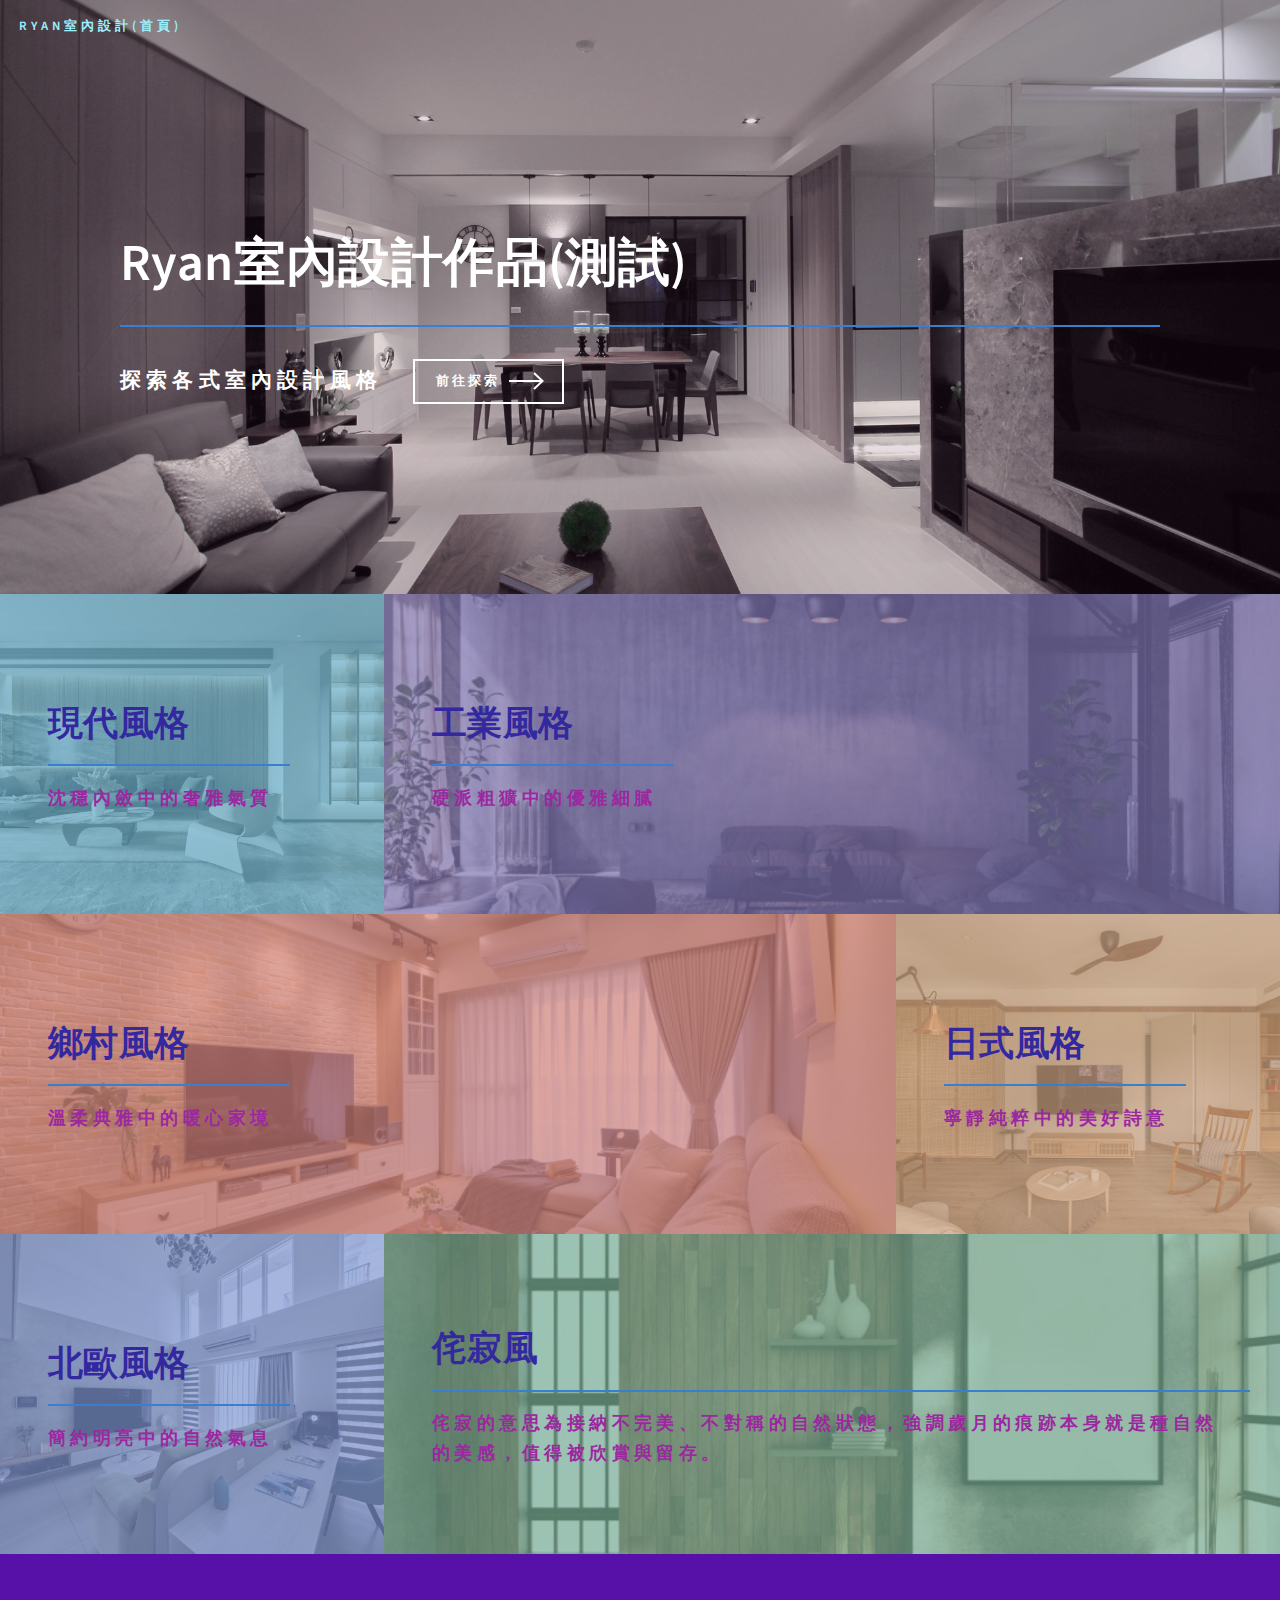
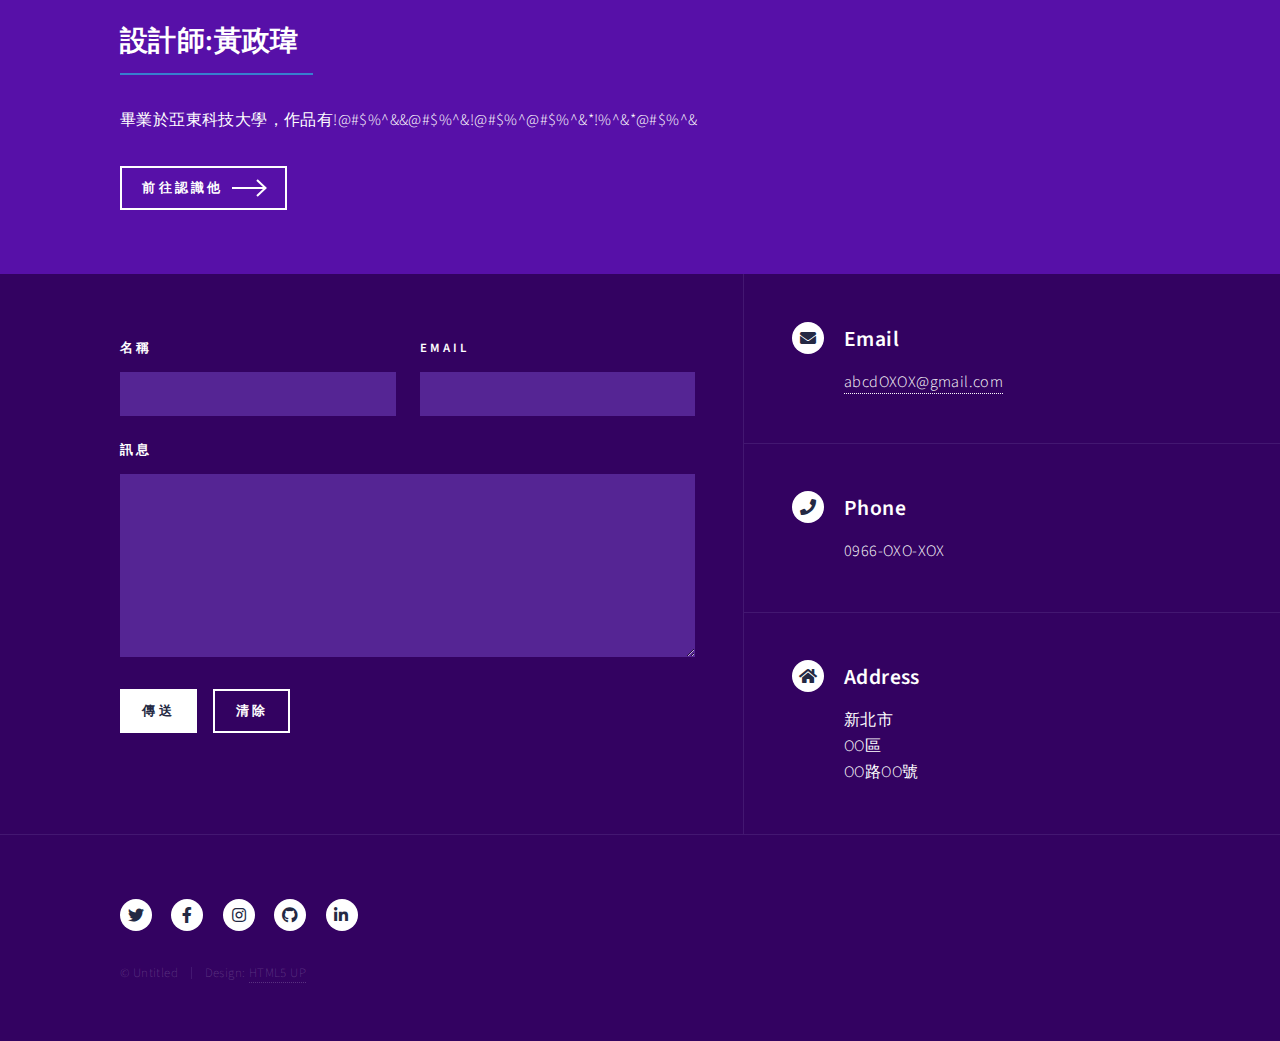
==== commit e3321de0: "0619-4" ====
--- a/index.html
+++ b/index.html
@@ -163,7 +163,7 @@
 											name = document.getElementsByName('name')[0].value; // 把使用者輸入的名稱拿出來用
 											email = document.getElementsByName('email')[0].value; // 把使用者輸入的email拿出來用
 											message = document.getElementsByName('message')[0].value.replaceAll('\n', '%0D%0A'); // 把使用者輸入的內容拿出來用
-											window.location.href = "mailto:xxxxxxxxxx@gmail.com?subject=我沒有問題&body=您好, 我是" + name + ":%0D%0A" + message;
+											window.location.href = "mailto:abcd0795@gmail.com?subject=您好，我想請教&body=您好, 我是" + name + ":%0D%0A" + message;
 											return false;
 										}
 									</script>
--- a/assets/css/main.css
+++ b/assets/css/main.css
@@ -99,7 +99,7 @@
 	}
 
 	body {
-		background: #242943;
+		background: #330261;
 	}
 
 		body.is-preload *, body.is-preload *:before, body.is-preload *:after {
@@ -1911,7 +1911,7 @@
 		-webkit-appearance: none;
 		-ms-appearance: none;
 		appearance: none;
-		background: rgba(212, 212, 255, 0.035);
+		background: rgb(85, 37, 148);
 		border: none;
 		border-radius: 0;
 		color: inherit;
@@ -3957,4 +3957,7 @@
 			transform: none;
 			opacity: 1;
 			visibility: visible;
+		}
+		#two {
+			background-color: rgb(87, 16, 168);  /* aaron: 修改首頁下方區塊背景顏色 */
 		}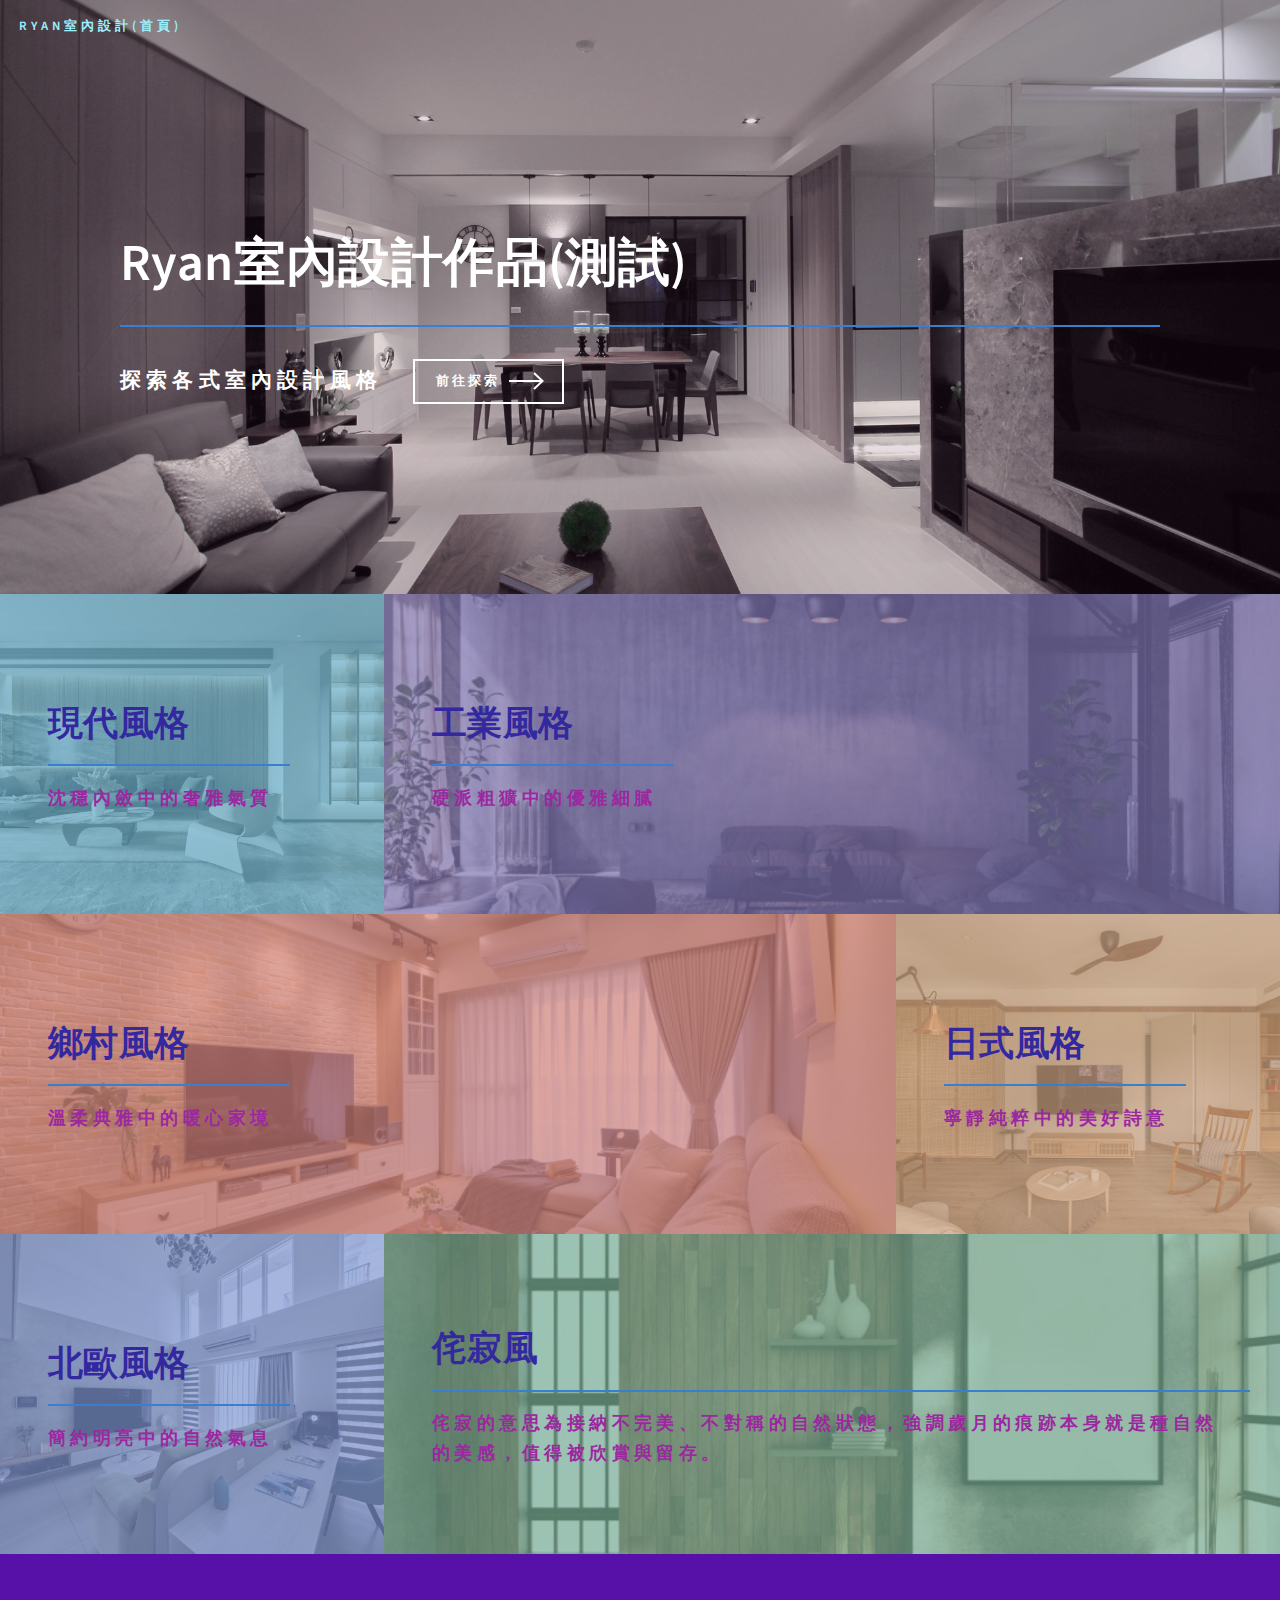
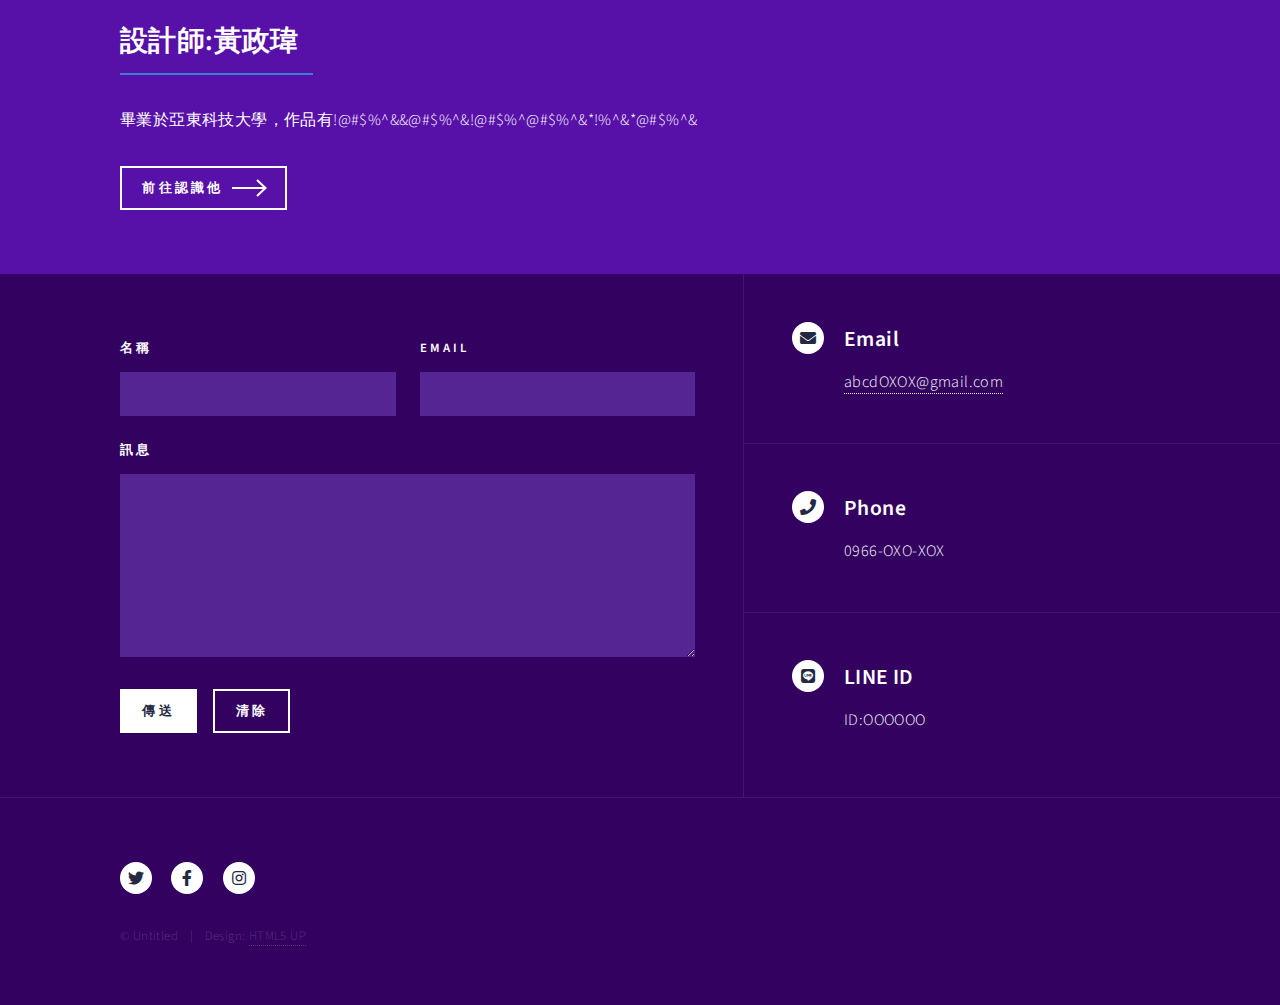
==== commit 3a0c9d9b: "0619-5" ====
--- a/index.html
+++ b/index.html
@@ -187,11 +187,9 @@
 								</section>
 								<section>
 									<div class="contact-method">
-										<span class="icon solid alt fa-home"></span>
-										<h3>Address</h3>
-										<span>新北市<br />
-										OO區<br />
-										OO路OO號</span>
+										<span class="icon brands alt fa-line"></span>
+										<h3>LINE ID</h3>
+										<span>ID:OOOOOO</span>
 									</div>
 								</section>
 							</section>
@@ -202,11 +200,11 @@
 					<footer id="footer">
 						<div class="inner">
 							<ul class="icons">
-								<li><a href="#" class="icon brands alt fa-twitter"><span class="label">Twitter</span></a></li>
-								<li><a href="#" class="icon brands alt fa-facebook-f"><span class="label">Facebook</span></a></li>
-								<li><a href="#" class="icon brands alt fa-instagram"><span class="label">Instagram</span></a></li>
-								<li><a href="#" class="icon brands alt fa-github"><span class="label">GitHub</span></a></li>
-								<li><a href="#" class="icon brands alt fa-linkedin-in"><span class="label">LinkedIn</span></a></li>
+								<li><a href="https://x.com/?lang=zh-Hant" target="_blank" class="icon brands alt fa-twitter"><span class="label">Twitter</span></a></li>
+								<li><a href="https://www.facebook.com/?locale=zh_TW" target="_blank" class="icon brands alt fa-facebook-f"><span class="label">Facebook</span></a></li>
+								<li><a href="https://www.instagram.com/" target="_blank" class="icon brands alt fa-instagram"><span class="label">Instagram</span></a></li>
+								<!-- <li><a href="#" class="icon brands alt fa-github"><span class="label">GitHub</span></a></li> -->
+								<!-- <li><a href="#" class="icon brands alt fa-linkedin-in"><span class="label">LinkedIn</span></a></li> -->
 							</ul>
 							<ul class="copyright">
 								<li>&copy; Untitled</li><li>Design: <a href="https://html5up.net">HTML5 UP</a></li>
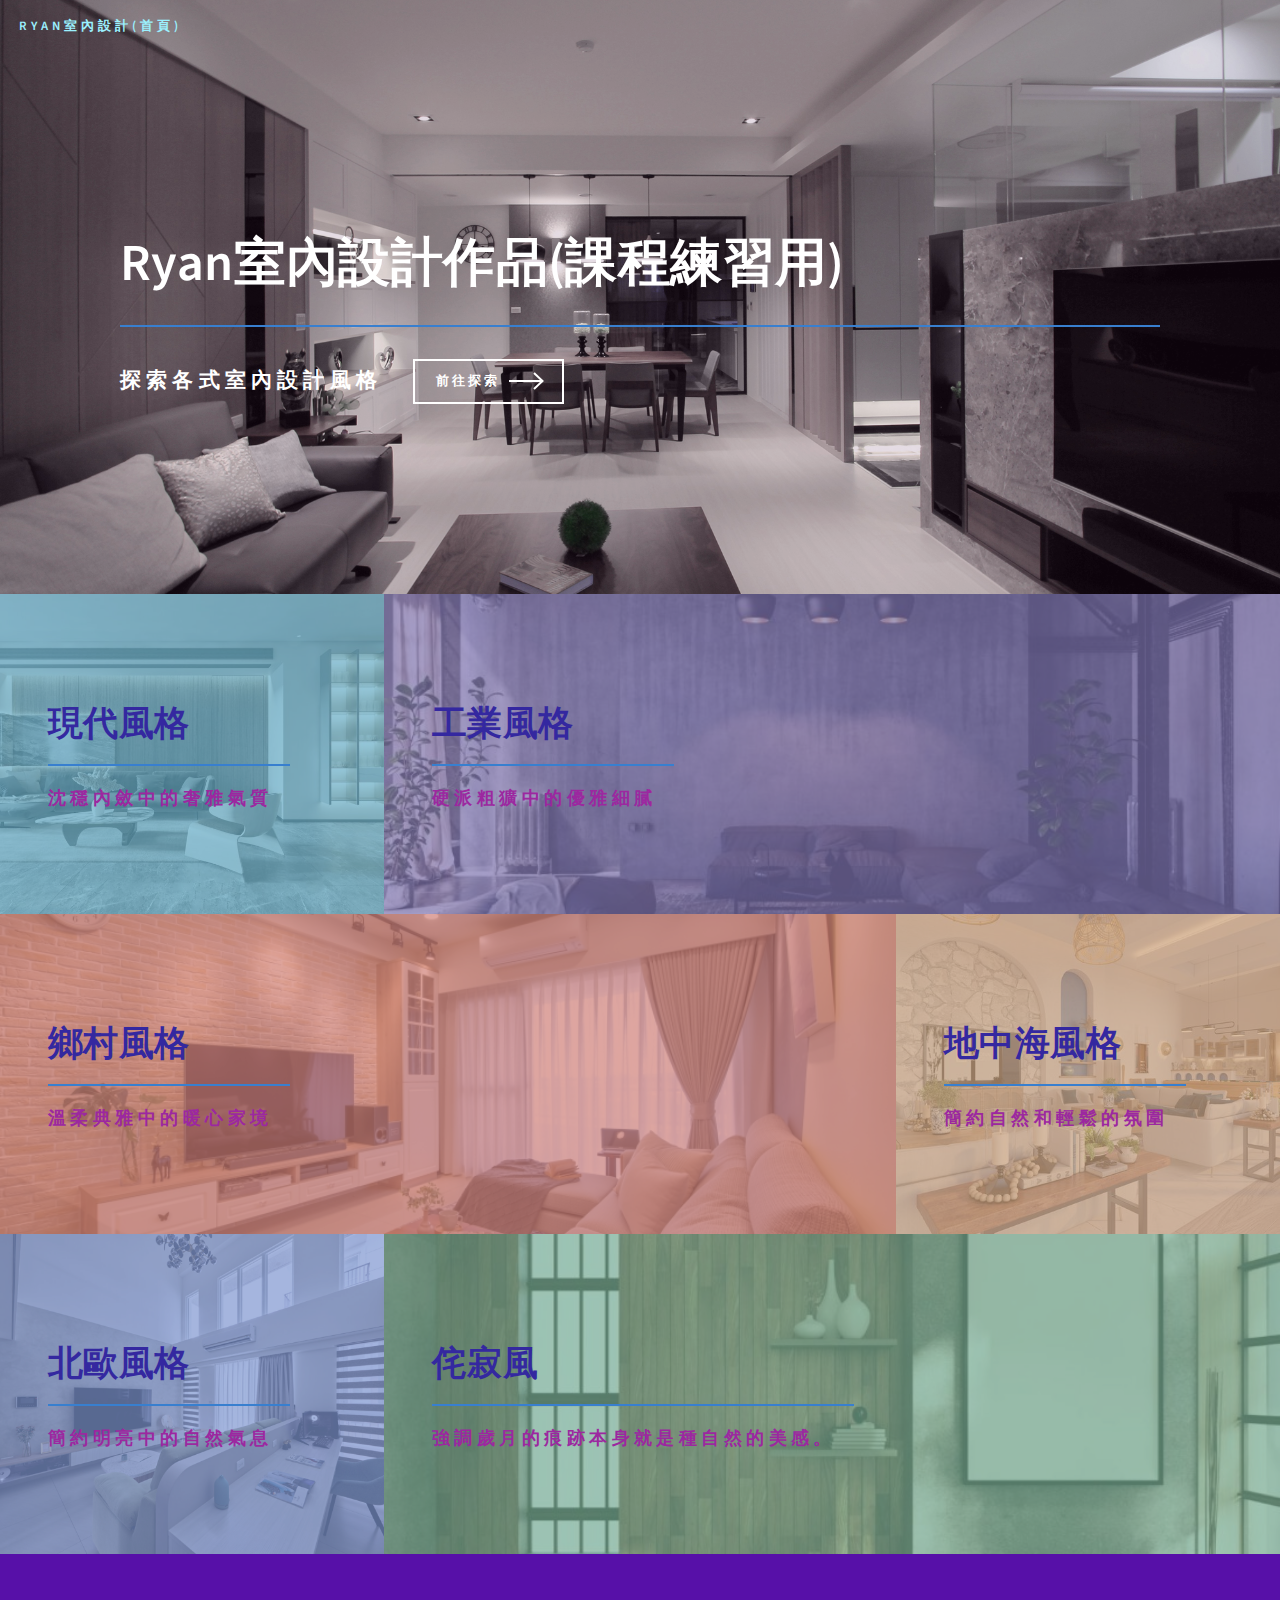
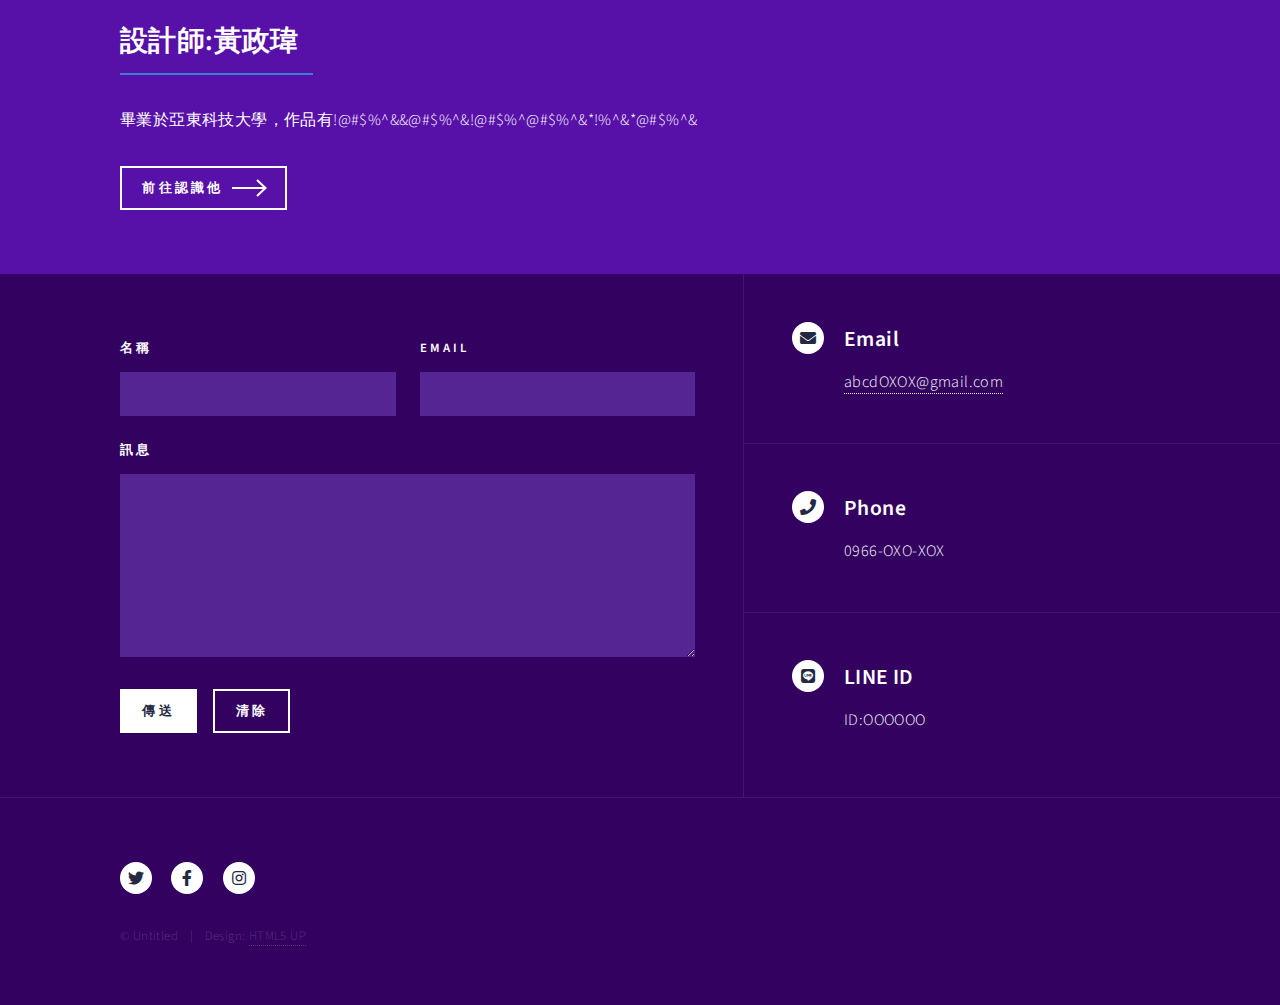
==== commit 0e89170a: "0620-1" ====
--- a/index.html
+++ b/index.html
@@ -43,7 +43,7 @@
 					<section id="banner" class="major">
 						<div class="inner">
 							<header class="major">
-								<h1>Ryan室內設計作品(測試)</h1>
+								<h1>Ryan室內設計作品(課程練習用)</h1>
 							</header>
 							<div class="content">
 								<p>探索各式室內設計風格<br />
@@ -92,8 +92,8 @@
 										<img src="images/4.jpg" alt="" />
 									</span>
 									<header class="major">
-										<h3><a href="日式.html" class="link">日式風格</a></h3>
-										<p>寧靜純粹中的美好詩意</p>
+										<h3><a href="地中海.html" class="link">地中海風格</a></h3>
+										<p>簡約自然和輕鬆的氛圍</p>
 									</header>
 								</article>
 								<article>
@@ -111,7 +111,7 @@
 									</span>
 									<header class="major">
 										<h3><a href="仛寂.html" class="link">侘寂風</a></h3>
-										<p>侘寂的意思為接納不完美、不對稱的自然狀態，強調歲月的痕跡本身就是種自然的美感，值得被欣賞與留存。</p>
+										<p>強調歲月的痕跡本身就是種自然的美感。</p>
 									</header>
 								</article>
 							</section>
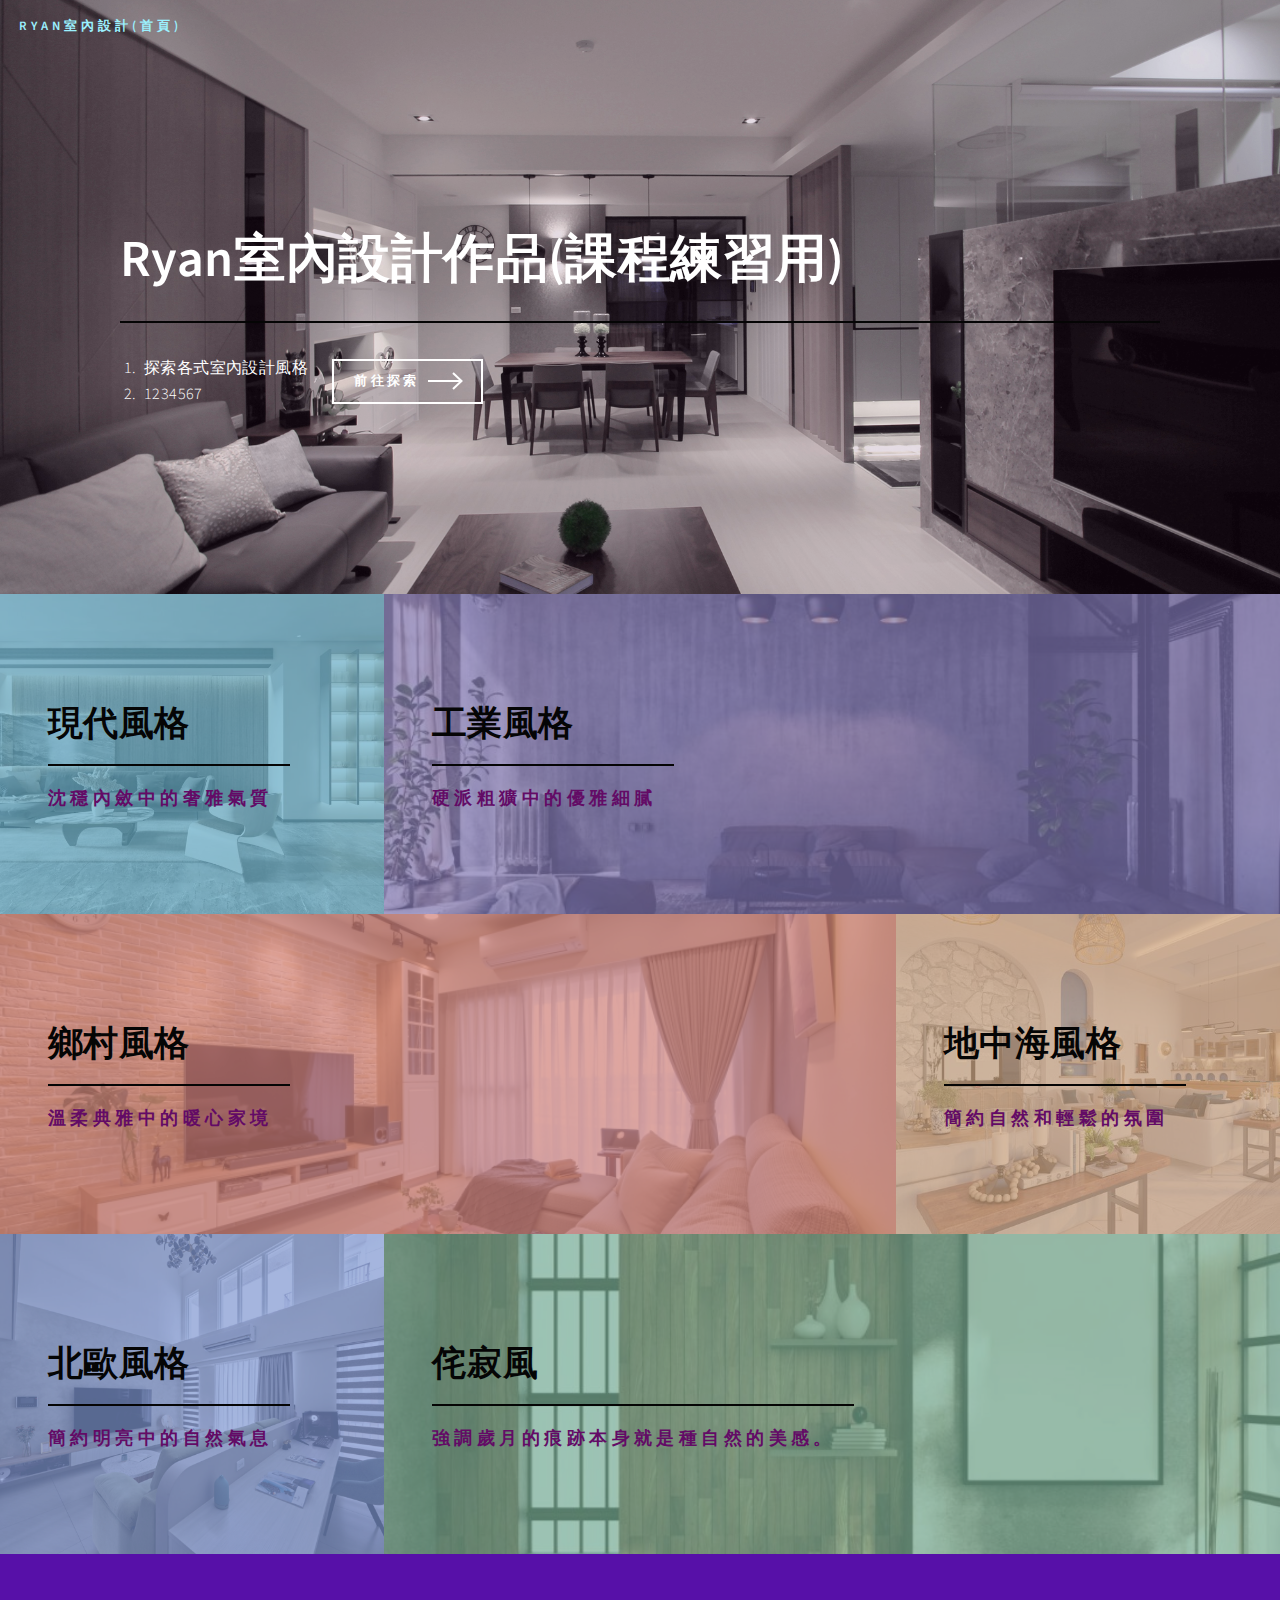
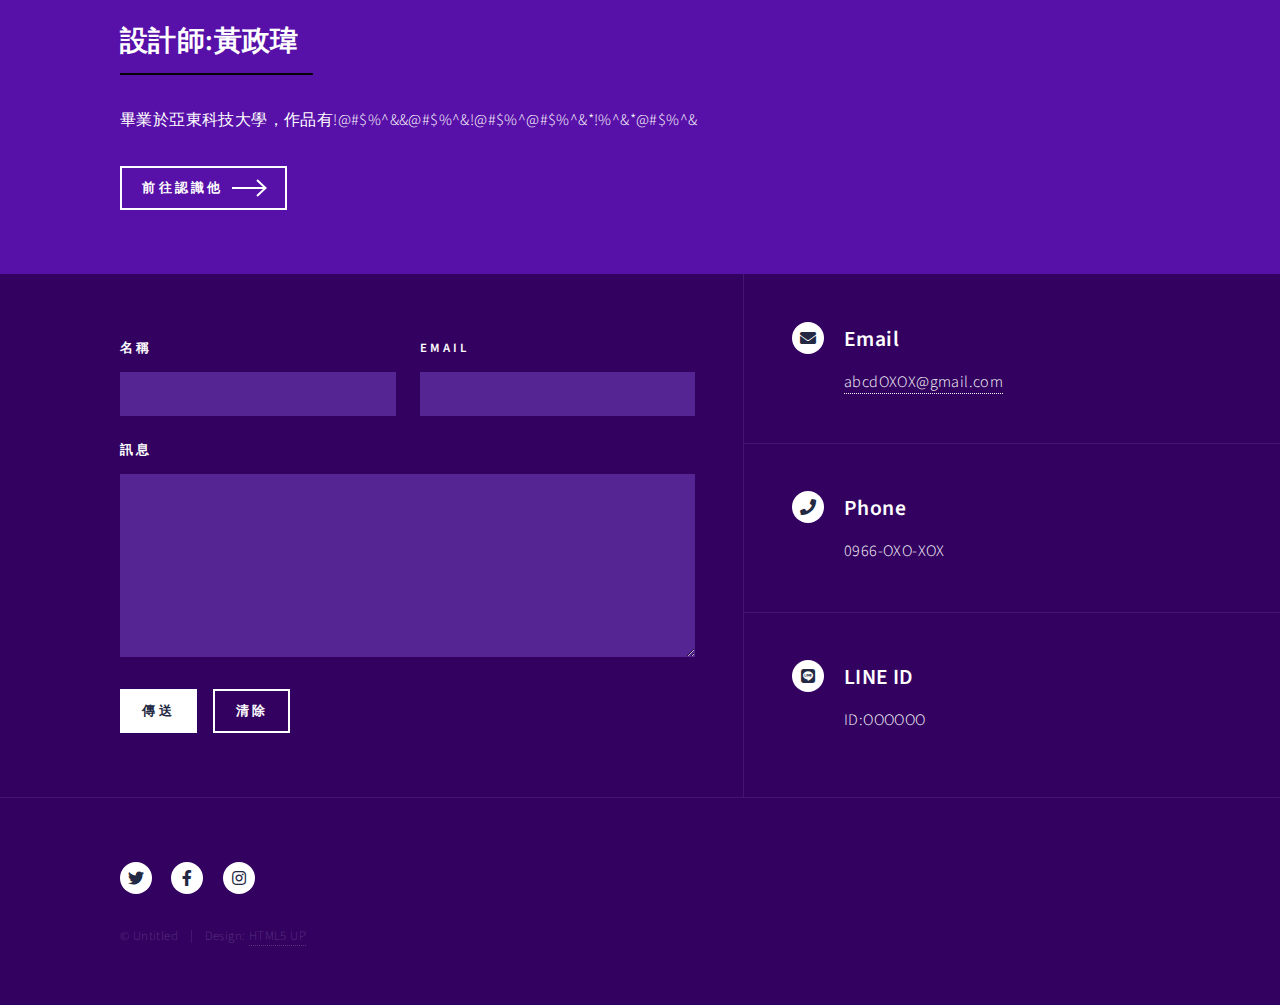
==== commit d2f9cc34: "0620-3" ====
--- a/index.html
+++ b/index.html
@@ -46,8 +46,9 @@
 								<h1>Ryan室內設計作品(課程練習用)</h1>
 							</header>
 							<div class="content">
-								<p>探索各式室內設計風格<br />
-								</p>
+								<ol><li>探索各式室內設計風格</li>
+									<li>1234567</li>
+								</ol>
 								<ul class="actions">
 									<li><a href="#one" class="button next scrolly">前往探索</a></li>
 								</ul>
--- a/assets/css/main.css
+++ b/assets/css/main.css
@@ -1784,7 +1784,7 @@
 
 			header.major > :first-child:after {
 				content: '';
-				background-color: #387fcf;
+				background-color: #050505;
 				display: block;
 				height: 2px;
 				margin: 0.325em 0 0.5em 0;
@@ -2766,13 +2766,13 @@
 
 			.tiles article h3 {
 				font-size: 1.75em;
-				color: #3428a0;
+				color: #050505;
 				font-size: 2.2em;
 			}
 
 			.tiles article p {
 				font-size: 1.75em;
-				color: #9c28a0;
+				color: #630b66;
 				font-size: 1.11em;
 			}
 
@@ -3960,4 +3960,8 @@
 		}
 		#two {
 			background-color: rgb(87, 16, 168);  /* aaron: 修改首頁下方區塊背景顏色 */
-		}+		}
+
+		#banner.style11:after {
+			background-color: #0515fa;
+		}   /* 我自己新增的地中海 */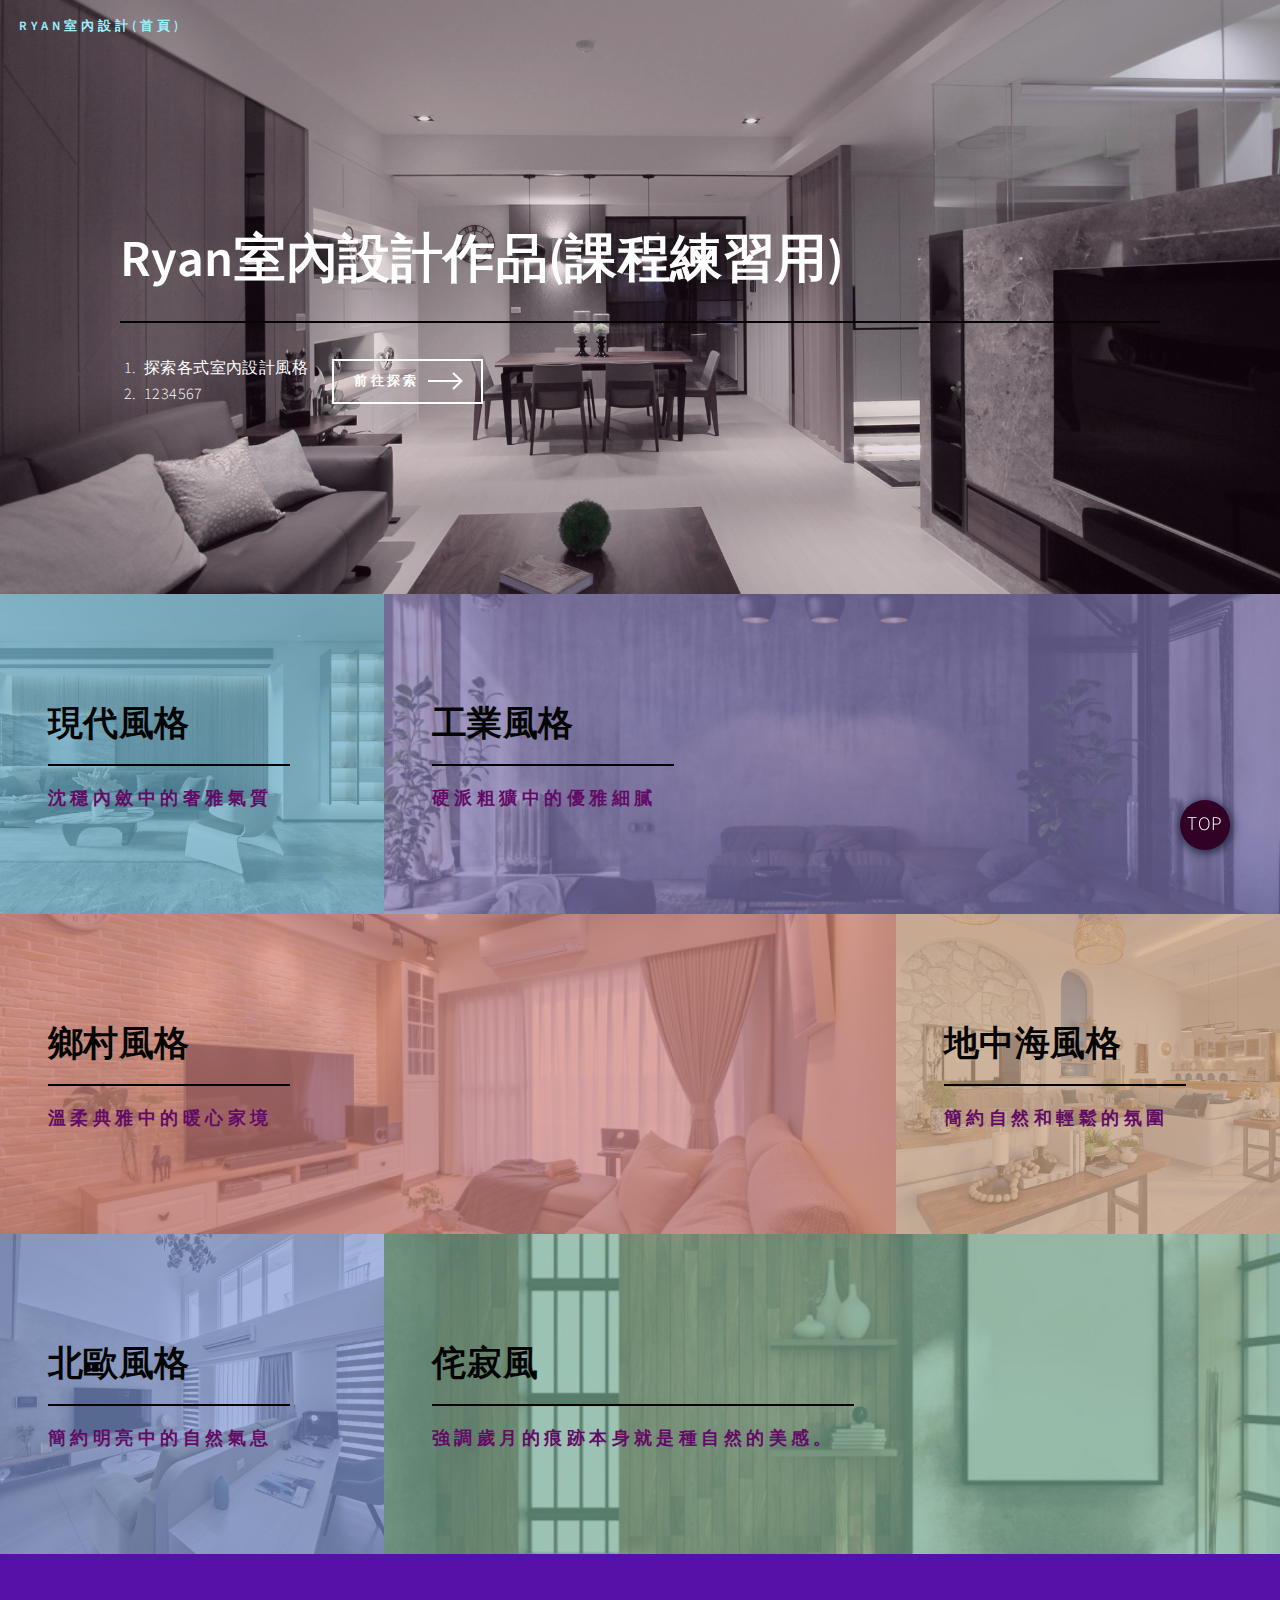
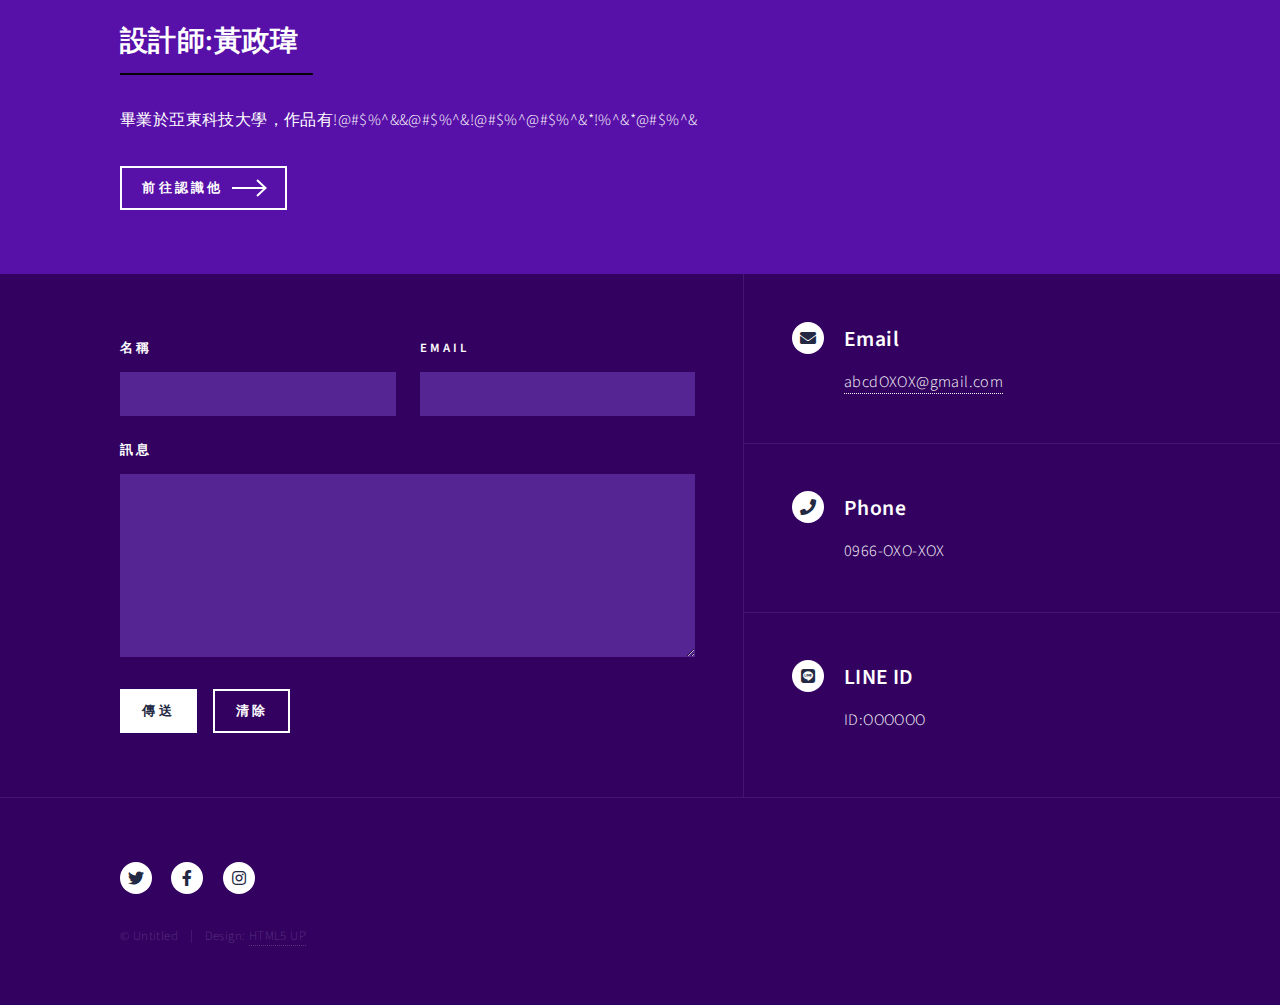
==== commit 90b73ab6: "0621-1" ====
--- a/index.html
+++ b/index.html
@@ -13,6 +13,8 @@
 		<noscript><link rel="stylesheet" href="assets/css/noscript.css" /></noscript>
 	</head>
 	<body class="is-preload">
+	 <a href="#banner" class="back-btn">TOP</a>
+<!-- <a href="#footer" class="back-btn"><img class="back-img" src="images/cat.jpg" /></a> -->
 
 		<!-- Wrapper -->
 			<div id="wrapper">
--- a/assets/css/main.css
+++ b/assets/css/main.css
@@ -3964,4 +3964,32 @@
 
 		#banner.style11:after {
 			background-color: #0515fa;
-		}   /* 我自己新增的地中海 */+		}   /* 我自己新增的地中海 */
+
+		.back-btn {
+			position: fixed;        /*將東西固定位置語法*/
+			right: 50px;            /*靠右多少像素(px)*/
+			bottom: 50px;           /*靠下多少像素(px)*/
+			z-index: 10;            /*圖層優先度:數字大優先大*/
+			text-decoration: none;
+			border-bottom: 0;
+			background-color: rgb(49, 2, 37);
+			width: 50px;
+			height: 50px;
+			border-radius: 50px;
+			display: flex;
+			justify-content: center;
+			align-items: center;
+			box-shadow: 1px 2px 10px 1px #242943;   /*陰影強度*/
+			font-size: 1.2em;
+		
+			overflow: hidden;                    /*圖片超過框，自動修剪*/
+		}
+		
+		.back-img {
+			width: 100%;
+			height: 100%;
+		}
+
+
+		/* #為id .為class ../為上一層資料夾(左側那列) */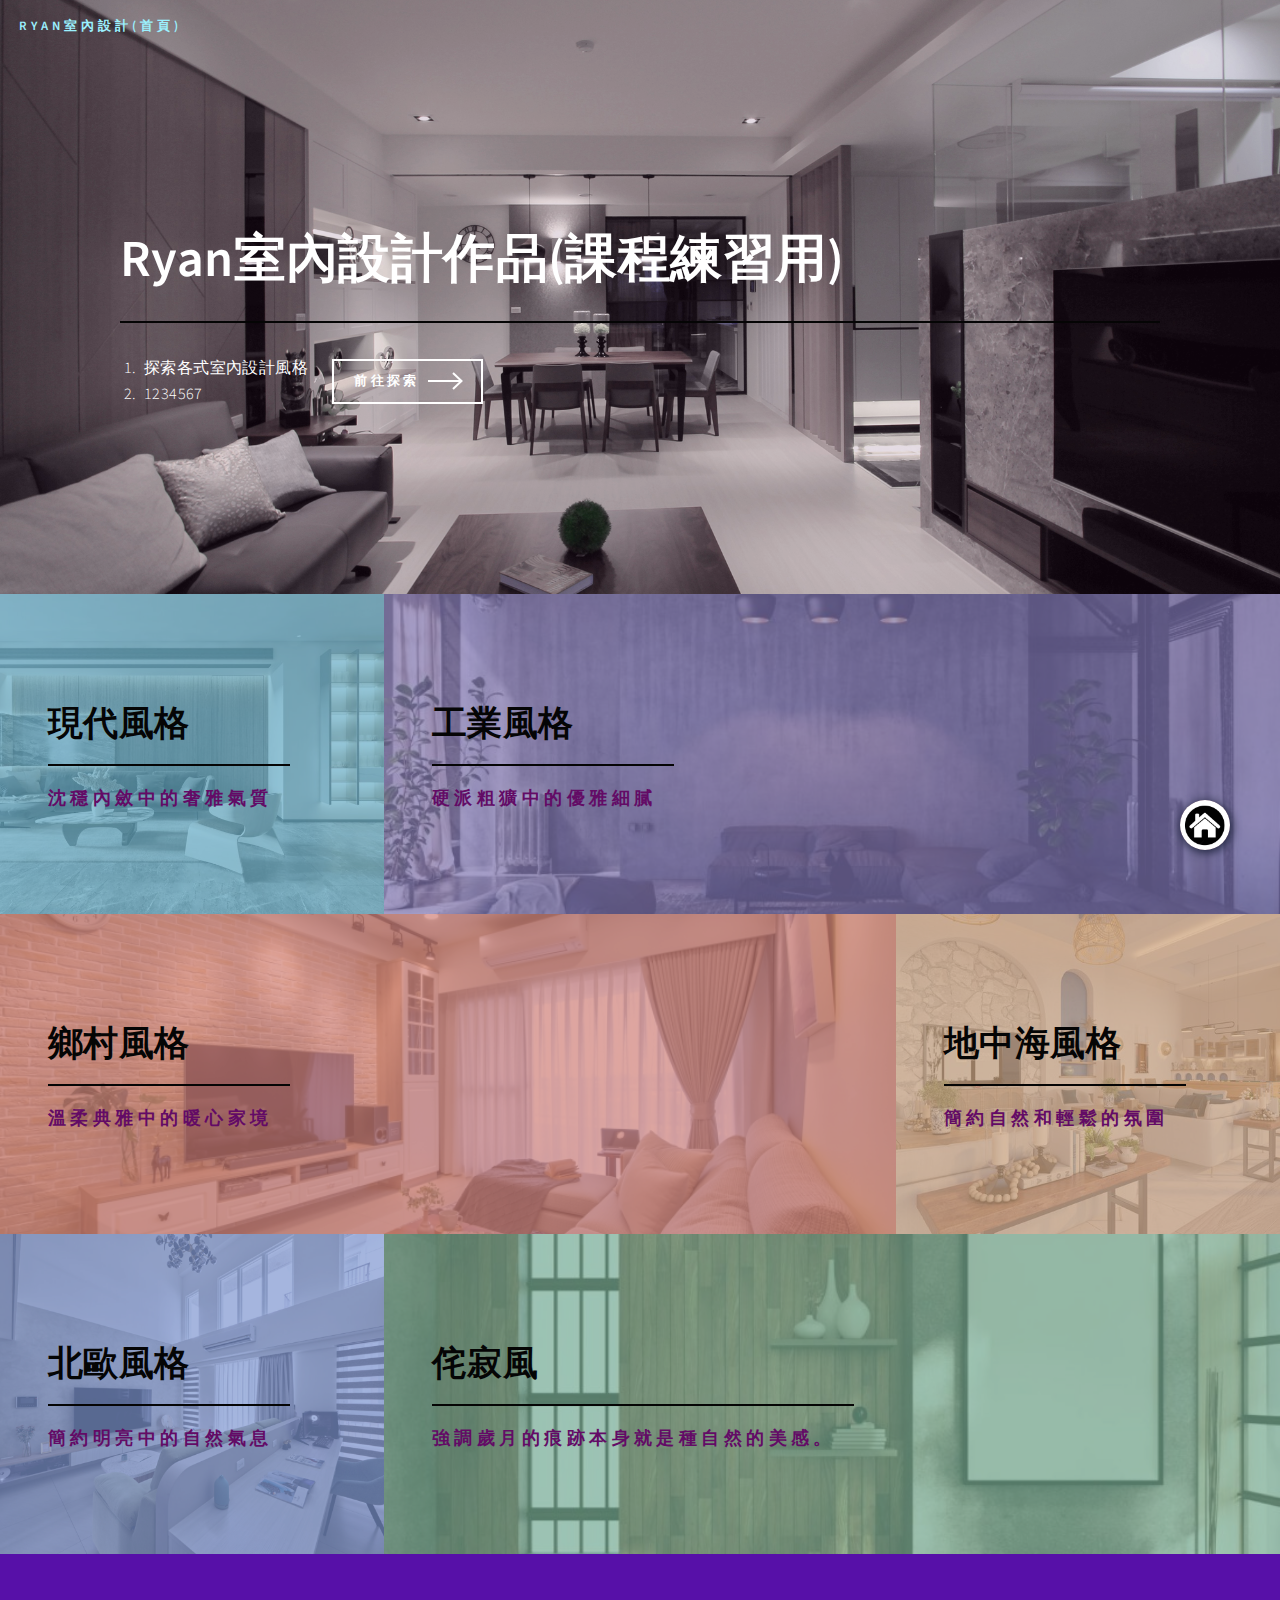
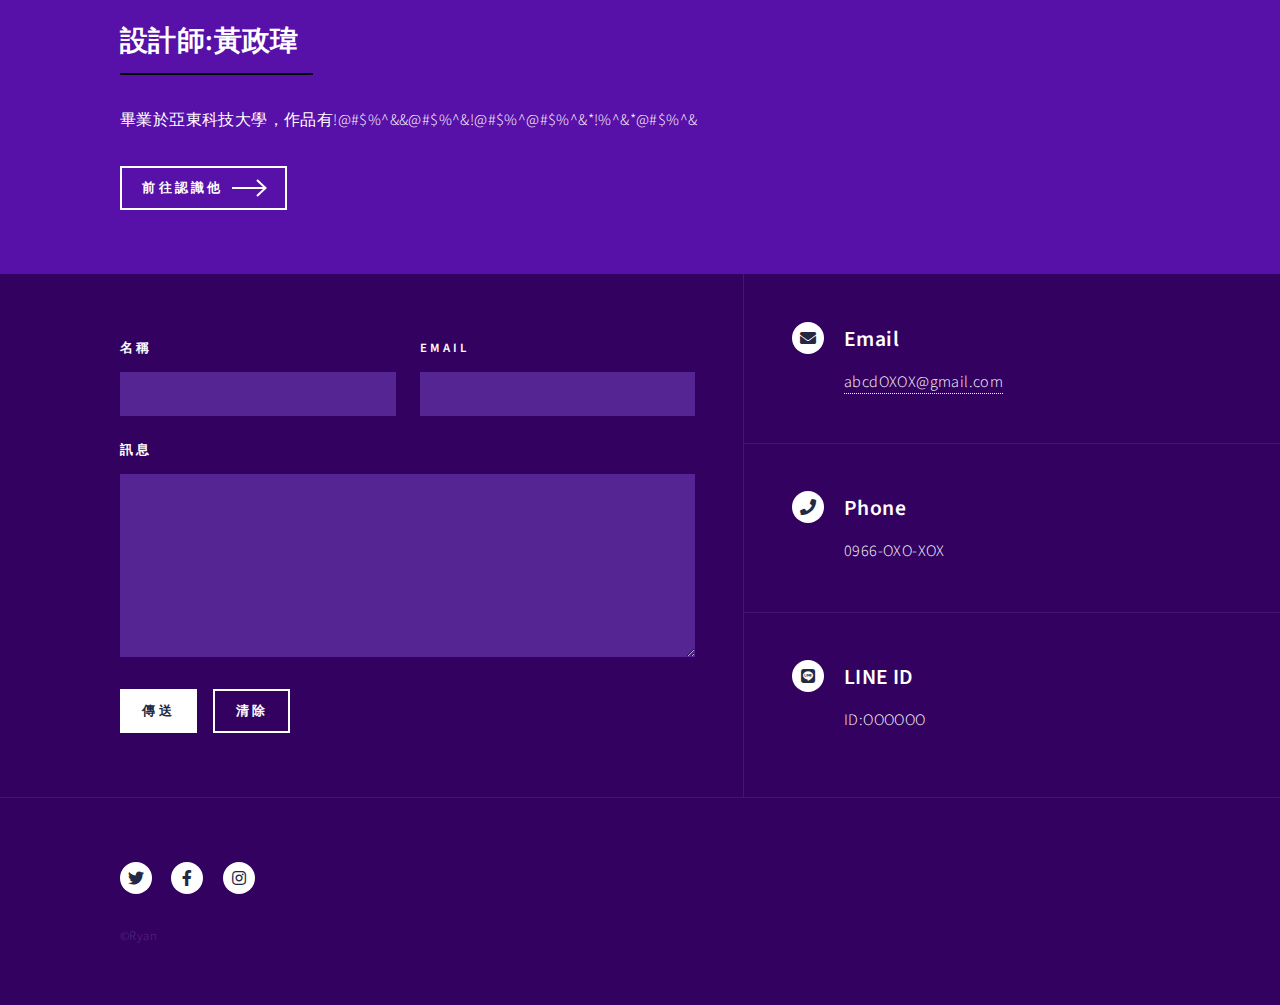
==== commit d6c14a0f: "0621-2" ====
--- a/index.html
+++ b/index.html
@@ -11,10 +11,11 @@
 		<meta name="viewport" content="width=device-width, initial-scale=1, user-scalable=no" />
 		<link rel="stylesheet" href="assets/css/main.css" />
 		<noscript><link rel="stylesheet" href="assets/css/noscript.css" /></noscript>
+		<link rel="stylesheet" href="https://cdnjs.cloudflare.com/ajax/libs/animate.css/4.1.1/animate.min.css"/>
 	</head>
 	<body class="is-preload">
-	 <a href="#banner" class="back-btn">TOP</a>
-<!-- <a href="#footer" class="back-btn"><img class="back-img" src="images/cat.jpg" /></a> -->
+	 <!-- <a href="#banner" class="back-btn">TOP</a> -->
+<a href="#banner" class="back-btn"><img class="back-img" src="images/home.jpg" /></a>
 
 		<!-- Wrapper -->
 			<div id="wrapper">
@@ -28,7 +29,7 @@
 					</header>
 
 				<!-- Menu -->
-					<nav id="menu">
+					<!-- <nav id="menu">
 						<ul class="links">
 							<li><a href="index.html">Home</a></li>
 							<li><a href="landing.html">Landing</a></li>
@@ -39,16 +40,16 @@
 							<li><a href="#" class="button primary fit">Get Started</a></li>
 							<li><a href="#" class="button fit">Log In</a></li>
 						</ul>
-					</nav>
+					</nav> -->
 
 				<!-- Banner -->
 					<section id="banner" class="major">
 						<div class="inner">
 							<header class="major">
-								<h1>Ryan室內設計作品(課程練習用)</h1>
+								<h1 class="animate__animated animate__bounceInDown">Ryan室內設計作品(課程練習用)</h1>
 							</header>
 							<div class="content">
-								<ol><li>探索各式室內設計風格</li>
+								<ol class="animate__animated animate__backInUp"><li>探索各式室內設計風格</li>
 									<li>1234567</li>
 								</ol>
 								<ul class="actions">
@@ -68,7 +69,7 @@
 										<img src="images/1.jpg" alt="" />
 									</span>
 									<header class="major">
-										<h3><a href="現代.html" class="link">現代風格</a></h3>
+										<h3><a href="現代.html" class="link" class="animate__animated animate__flip">現代風格</a></h3>
 										<p>沈穩內斂中的奢雅氣質</p>
 									</header>
 								</article>
@@ -108,7 +109,7 @@
 										<p>簡約明亮中的自然氣息</p>
 									</header>
 								</article>
-								<article>
+								<article id="仛寂">    <!--後方加註id="仛寂"呼應仛寂頁之網頁位置-->
 									<span class="image">
 										<img src="images/6.jpg" alt="" />
 									</span>
@@ -210,7 +211,7 @@
 								<!-- <li><a href="#" class="icon brands alt fa-linkedin-in"><span class="label">LinkedIn</span></a></li> -->
 							</ul>
 							<ul class="copyright">
-								<li>&copy; Untitled</li><li>Design: <a href="https://html5up.net">HTML5 UP</a></li>
+								<li>&copy;Ryan</li>
 							</ul>
 						</div>
 					</footer>
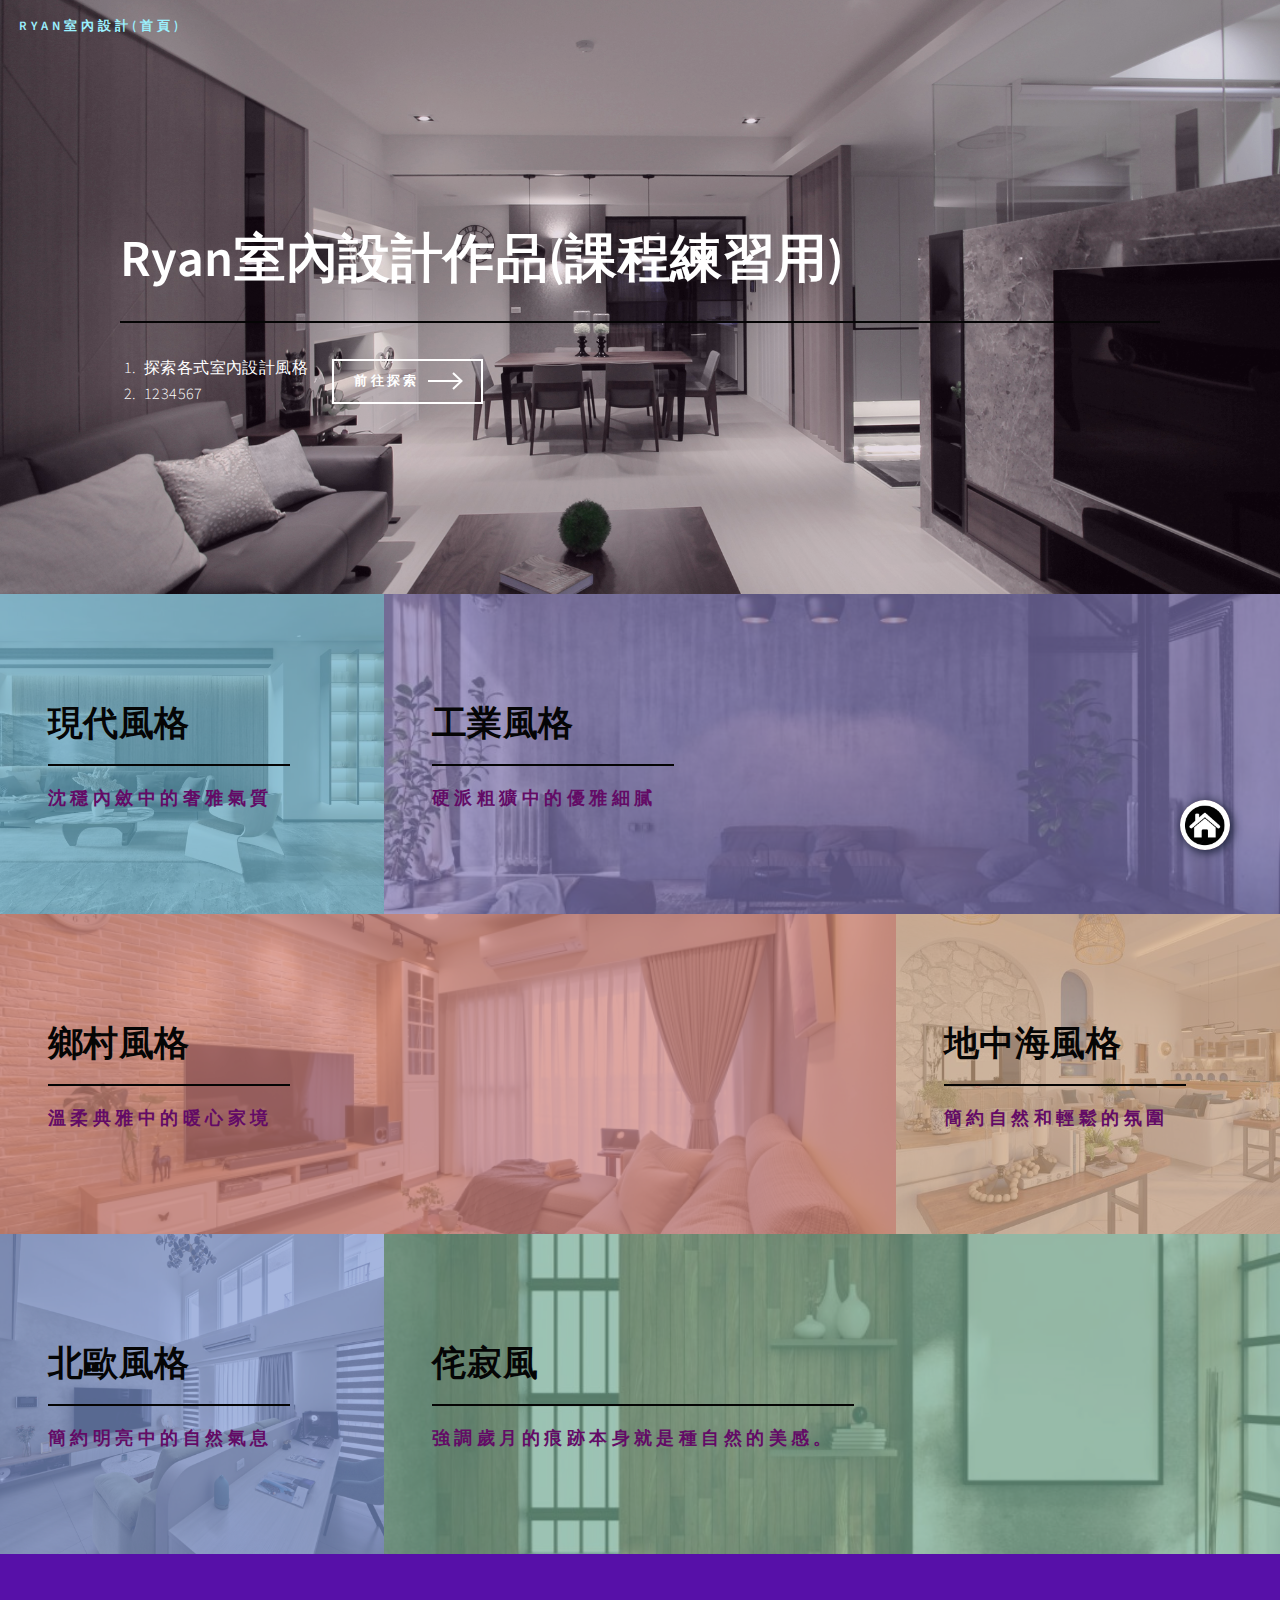
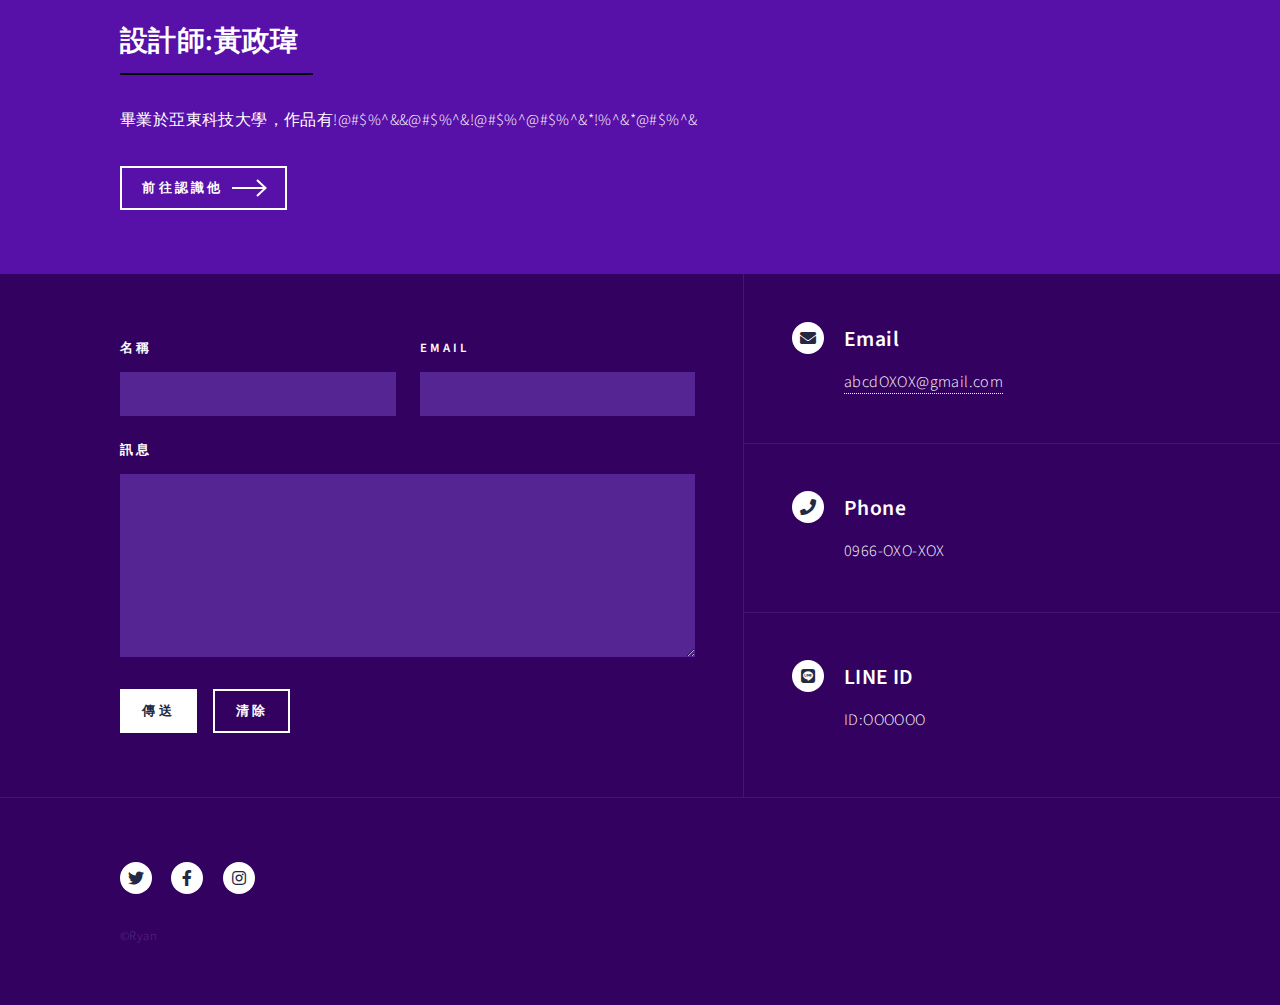
==== commit 369ed9b6: "0621-3" ====
--- a/index.html
+++ b/index.html
@@ -69,7 +69,7 @@
 										<img src="images/1.jpg" alt="" />
 									</span>
 									<header class="major">
-										<h3><a href="現代.html" class="link" class="animate__animated animate__flip">現代風格</a></h3>
+										<h3><a href="現代.html" class="link" >現代風格</a></h3>
 										<p>沈穩內斂中的奢雅氣質</p>
 									</header>
 								</article>
--- a/assets/css/main.css
+++ b/assets/css/main.css
@@ -3966,30 +3966,34 @@
 			background-color: #0515fa;
 		}   /* 我自己新增的地中海 */
 
+
 		.back-btn {
-			position: fixed;        /*將東西固定位置語法*/
-			right: 50px;            /*靠右多少像素(px)*/
-			bottom: 50px;           /*靠下多少像素(px)*/
-			z-index: 10;            /*圖層優先度:數字大優先大*/
-			text-decoration: none;
-			border-bottom: 0;
+			position: fixed; /* 將元素設定成固定位置，會固定在網頁畫面的某個地方 */
+	right: 50px;  /* 元素的位置要離畫面右邊多遠 */
+	bottom: 50px; /* 元素的位置要離畫面下面多遠 */
+	z-index: 10;  /* 元素的圖層位置 */
+	border-bottom: 0;  /* 去掉下面出現的底線 */
 			background-color: rgb(49, 2, 37);
-			width: 50px;
-			height: 50px;
-			border-radius: 50px;
-			display: flex;
-			justify-content: center;
-			align-items: center;
-			box-shadow: 1px 2px 10px 1px #242943;   /*陰影強度*/
-			font-size: 1.2em;
-		
-			overflow: hidden;                    /*圖片超過框，自動修剪*/
-		}
-		
-		.back-img {
-			width: 100%;
-			height: 100%;
-		}
-
+			width: 50px;              /* 元素寬度 */
+	height: 50px;             /* 元素高度 */
+	border-radius: 50px;      /* 讓元素變成圓形 */
+	display: flex;            /* 元素的顯示模式 */
+	justify-content: center;  /* 水平置中 */
+	align-items: center;      /* 垂直置中 */
+	box-shadow: 2px 2px 10px 1px #242943;  /* 陰影*/
+	font-size: 1.2em;         /* 文字大小 */
+
+	overflow: hidden;         /* 讓元素裏頭的圖片不要超出範圍 */
+}
+
+.back-img {
+	width: 100%;
+	height: 100%;
+}
+
+.jjjj:hover{
+	color: #330261;
+	font-size: 1.5em;
+}
 
 		/* #為id .為class ../為上一層資料夾(左側那列) */